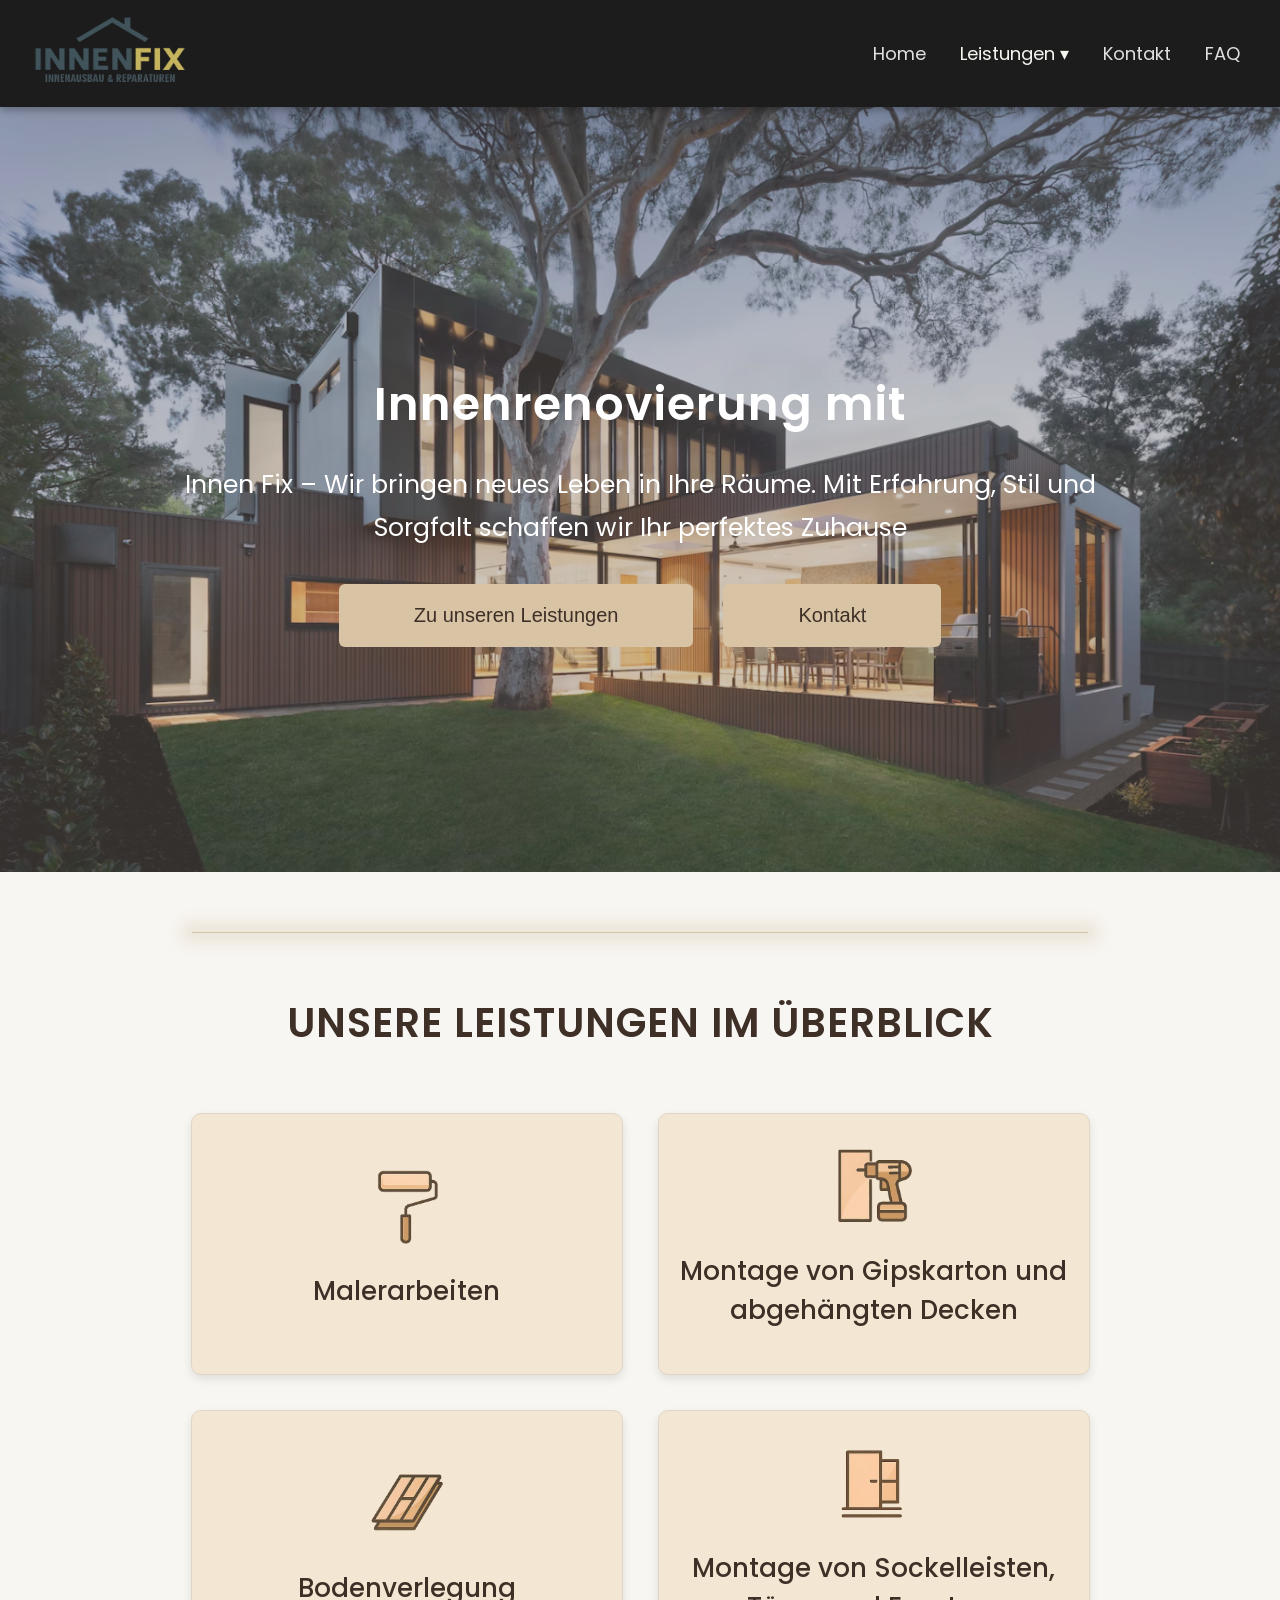
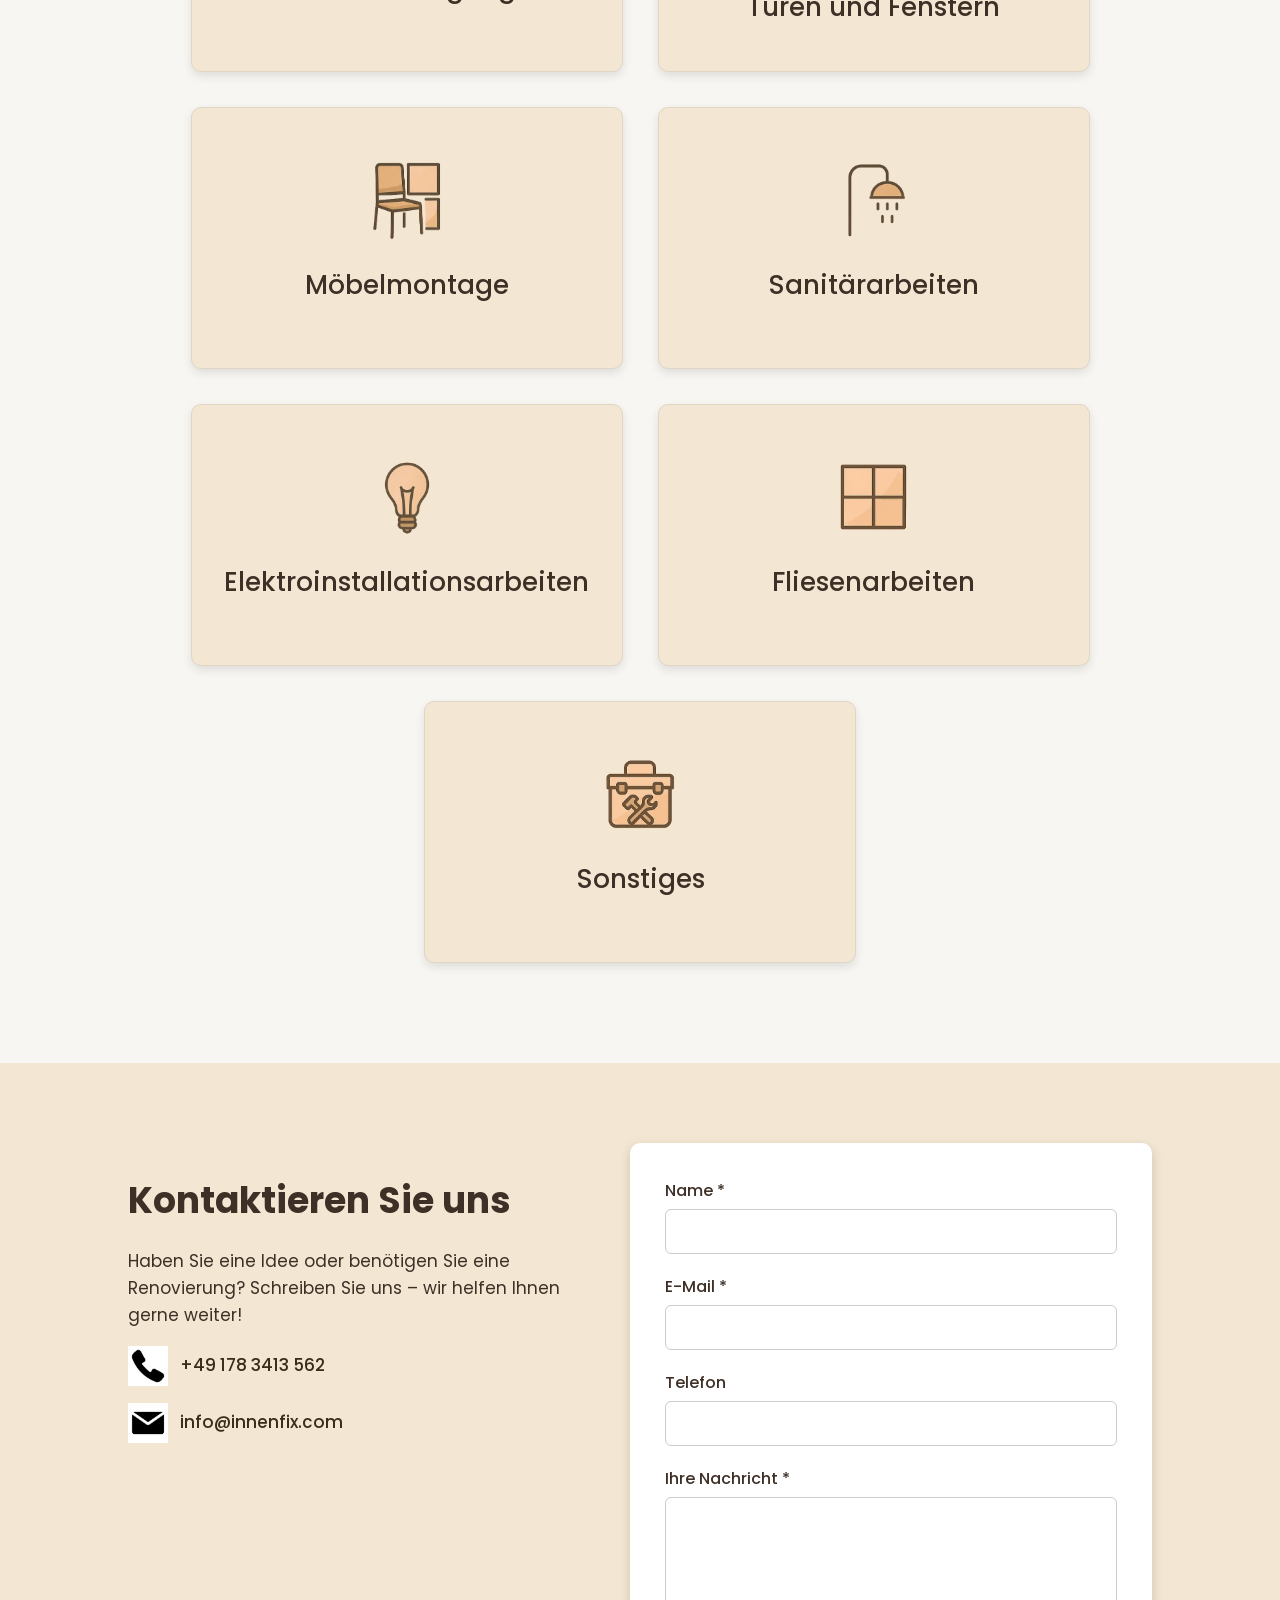
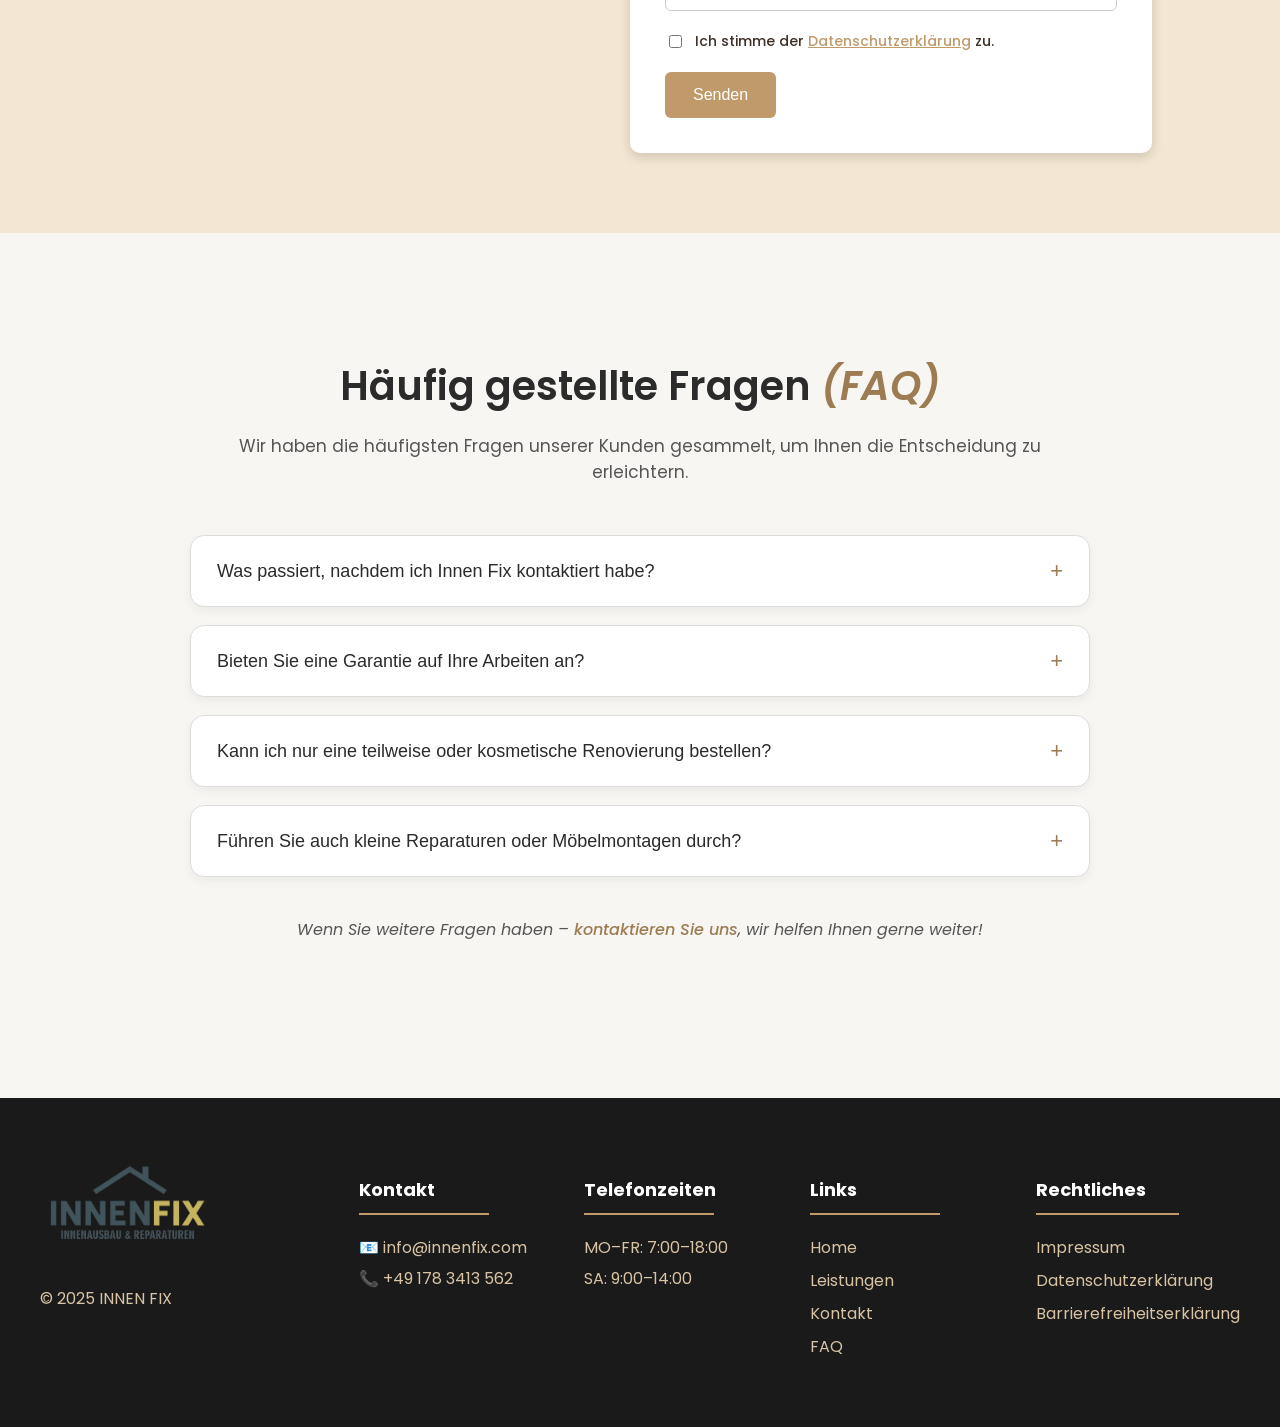
==== index.html @ 30b8448b "Improve mobile layout Added meta description for SEO and updated form action URL." ====
<!DOCTYPE html>
<html lang="de">
<head>
  <meta charset="UTF-8">
  <meta name="viewport" content="width=device-width, initial-scale=1.0">
  <title>Innen Fix — Ремонт інтер'єрів</title>
  <meta name="description" content="Innen Fix – professionelle Innenrenovierung, Malerarbeiten, Bodenverlegung, Sanitär- und Elektroarbeiten in Deutschland. Qualität, Präzision und Stil.">
  <link rel="stylesheet" href="style.css">
  <link href="https://fonts.googleapis.com/css2?family=Poppins:ital,wght@0,400;0,500;1,400&display=swap" rel="stylesheet">
  <link rel="alternate" href="https://innenfix.com/index.html" hreflang="de" />
</head>

<body>
  <header>
    <a href="#home" class="logo"><img src="logo.png" width="170" height="80"></a>
    <nav>
      <a href="#home">Home</a>

      <div class="dropdown">
        <a href="#services" class="dropbtn">Leistungen ▾</a>
        <div class="dropdown-content">
          <a href="malerarbeiten.html">Malerarbeiten</a>
          <a href="gipskarton.html">Montage von Gipskarton und abgehängten Decken</a>
          <a href="bodenverlegung.html">Bodenverlegung</a>
          <a href="sockelleisten.html">Montage von Sockelleisten, Türen und Fenstern</a>
          <a href="mobelmontage.html">Möbelmontage</a>
          <a href="sanitararbeiten.html">Sanitärarbeiten</a>
          <a href="elektroinstallationsarbeiten.html">Elektroinstallationsarbeiten</a>
          <a href="fliesenarbeiten.html">Fliesenarbeiten</a>
          <a href="sonstiges.html">Sonstiges</a>
        </div>
      </div>

      <a href="#contact">Kontakt</a>
      <a href="#faq">FAQ</a>
    </nav>
  </header>

  <section class="hero" id="home">
    <div class="hero-text">
      <h1 id="typed-text"></h1>
      <p>Innen Fix – Wir bringen neues Leben in Ihre Räume. Mit Erfahrung, Stil und Sorgfalt schaffen wir Ihr perfektes Zuhause</p>
      <div class="hero-buttons">
        <button id="to-services">Zu unseren Leistungen</button>
        <button id="to-contact">Kontakt</button>
      </div>

    </div>
  </section>

<hr class="divider">

<section class="services" id="services">
  <h2>Unsere Leistungen im Überblick</h2>
  <div class="service-container">
    
  <a href="malerarbeiten.html" class="service-card">
    <img src="icons1.png" alt="Malerarbeiten">
    <h3>Malerarbeiten</h3>
  </a>

  <a href="gipskarton.html" class="service-card">
    <img src="icons2.png" alt="Montage von Gipskarton">
    <h3>Montage von Gipskarton und abgehängten Decken</h3>
  </a>

  <a href="bodenverlegung.html" class="service-card">
    <img src="icons3.png" alt="Bodenverlegung">
    <h3>Bodenverlegung</h3>
    </a>

  <a href="sockelleisten.html" class="service-card">
    <img src="icons7.png" alt="Montage von Sockelleisten">
    <h3>Montage von Sockelleisten, Türen und Fenstern</h3>
  </a>

  <a href="mobelmontage.html" class="service-card">
    <img src="icons6.png" alt="Möbelmontage">
    <h3>Möbelmontage</h3>
  </a>

  <a href="sanitararbeiten.html" class="service-card">
    <img src="icons4.png" alt="Sanitärarbeiten">
    <h3>Sanitärarbeiten</h3>
  </a>

  <a href="elektroinstallationsarbeiten.html" class="service-card">
    <img src="icons5.png" alt="Elektroinstallationsarbeiten">
    <h3>Elektroinstallationsarbeiten</h3>
  </a>

  <a href="fliesenarbeiten.html" class="service-card">
    <img src="icons8.png" alt="Fliesenarbeiten">
    <h3>Fliesenarbeiten</h3>
  </a>

  <a href="sonstiges.html" class="service-card">
    <img src="icons9.png" alt="Sonstiges">
    <h3>Sonstiges</h3>
  </a>

  </div>
</section>

<section class="contact-section" id="contact">
  <div class="contact-container">
    <div class="contact-info">
      <h2>Kontaktieren Sie uns</h2>
      <p>Haben Sie eine Idee oder benötigen Sie eine Renovierung? Schreiben Sie uns – wir helfen Ihnen gerne weiter!</p>

      <p>
        <a href="tel:+491783413562" class="contact-link">
          <img src="phone-icon.png" alt="Telefon" class="icon"> +49 178 3413 562
        </a>
      </p>
      <p>
        <a href="mailto:info@innenfix.com" class="contact-link">
          <img src="mail-icon.png" alt="E-Mail" class="icon"> info@innenfix.com
        </a>
      </p>
    </div>

    <form class="contact-form" action="https://formspree.io/f/xxxxxxx" method="POST">
      <div class="form-group">
        <label for="name">Name *</label>
        <input type="text" id="name" name="name" required>
      </div>

      <div class="form-group">
        <label for="email">E-Mail *</label>
        <input type="email" id="email" name="email" required>
      </div>

      <div class="form-group">
        <label for="phone">Telefon</label>
        <input type="tel" id="phone" name="phone">
      </div>

      <div class="form-group full">
        <label for="message">Ihre Nachricht *</label>
        <textarea id="message" name="message" rows="4" required></textarea>
      </div>

      <div class="form-group checkbox">
        <input type="checkbox" id="privacy" required>
        <label for="privacy">Ich stimme der <a href="privacy.html">Datenschutzerklärung</a> zu.</label>
      </div>

      <button type="submit" class="send-btn">Senden</button>
    </form>
  </div>
</section>

<section class="faq" id="faq">
  <div class="faq-container">
    <div class="faq-header">
      <h2>Häufig gestellte Fragen <span>(FAQ)</span></h2>
      <p>Wir haben die häufigsten Fragen unserer Kunden gesammelt, um Ihnen die Entscheidung zu erleichtern.</p>
    </div>

    <div class="faq-list">
      <div class="faq-item">
        <button class="faq-title">
          Was passiert, nachdem ich Innen Fix kontaktiert habe?
          <span class="faq-icon">+</span>
        </button>
        <div class="faq-content">
          <p>Nach Ihrer Anfrage kontaktieren wir Sie, führen eine Beratung durch und vereinbaren einen Termin zur Besichtigung. Nach der Kostenschätzung und Abstimmung der Details beginnen wir mit den Arbeiten so schnell wie möglich.</p>
        </div>
      </div>

      <div class="faq-item">
        <button class="faq-title">
          Bieten Sie eine Garantie auf Ihre Arbeiten an?
          <span class="faq-icon">+</span>
        </button>
        <div class="faq-content">
          <p>Ja, wir bieten eine offizielle Garantie auf alle ausgeführten Arbeiten. Die Dauer hängt von der Art der Leistung ab, beträgt jedoch mindestens 12 Monate.</p>
        </div>
      </div>

      <div class="faq-item">
        <button class="faq-title">
          Kann ich nur eine teilweise oder kosmetische Renovierung bestellen?
          <span class="faq-icon">+</span>
        </button>
        <div class="faq-content">
          <p>Ja, wir führen sowohl komplette Renovierungen als auch Teilmodernisierungen durch – z. B. Streichen, Tapezieren, Bodenverlegung oder Möbelmontage.</p>
        </div>
      </div>

      <div class="faq-item">
        <button class="faq-title">
          Führen Sie auch kleine Reparaturen oder Möbelmontagen durch?
          <span class="faq-icon">+</span>
        </button>
        <div class="faq-content">
          <p>Ja, wir helfen Ihnen gerne bei kleineren Arbeiten – z. B. Möbelmontage, Regalinstallation, Austausch von Türen, Sockelleisten oder Lampen.</p>
        </div>
      </div>
    </div>

    <p class="faq-footer">Wenn Sie weitere Fragen haben – <a href="#contact">kontaktieren Sie uns</a>, wir helfen Ihnen gerne weiter!</p>
  </div>
</section>

<footer class="footer">
  <div class="footer-container">
    
    <div class="footer-col logo-col">
      <img src="logo.png" class="footer-logo">
      <p>© 2025 INNEN FIX</p>
    </div>

    <div class="footer-col">
      <h3>Kontakt</h3>
      <hr>
      <p>📧 <a href="mailto:info@innenfix.com">info@innenfix.com</a></p>
      <p>📞 <a href="tel:+491783413562">+49 178 3413 562</a></p>
    </div>

    <div class="footer-col">
      <h3>Telefonzeiten</h3>
      <hr>
      <p>MO–FR: 7:00–18:00</p>
      <p>SA: 9:00–14:00</p>
    </div>

    <div class="footer-col">
      <h3>Links</h3>
      <hr>
      <ul>
        <li><a href="#home">Home</a></li>
        <li><a href="#services">Leistungen</a></li>
        <li><a href="#contact">Kontakt</a></li>
        <li><a href="#faq">FAQ</a></li>
      </ul>
    </div>

    <div class="footer-col">
      <h3>Rechtliches</h3>
      <hr>
      <ul>
        <li><a href="impressum.html">Impressum</a></li>
        <li><a href="privacy.html">Datenschutzerklärung</a></li>
        <li><a href="#">Barrierefreiheitserklärung</a></li>
      </ul>
    </div>
  </div>
</footer>

<button id="scrollToTop" title="Nach oben" aria-label="Nach oben">▲</button>
<script src="script.js"></script>
</body>
</html>
---- style.css ----
/* Загальні стилі */
body {
  margin: 0;
  font-family: 'Poppins', sans-serif;
  color: #2B2B2B;
  background-color: #F8F6F2;
}

/* Хедер */
header {
  display: flex;
  justify-content: space-between;
  align-items: center;
  background-color: #1C1C1C;
  padding: 10px 25px;
  position: sticky;
  top: 0;
  z-index: 10;
  box-shadow: 0 3px 8px rgba(0, 0, 0, 0.3);
  transition: top 0.3s ease, opacity 0.3s ease;
}

header.hide {
  top: -100px;
  opacity: 0;
}

nav a {
  text-decoration: none;
  color: #E0E0E0;
  margin: 0 15px;
  font-size: 18px;
  transition: color 0.3s;
}

nav a:hover {
  color: #D8C3A5;
}

/* Герой-секція */
.hero {
  background: url("background-one.png") center/cover no-repeat;
  min-height: 85vh;
  display: flex;
  align-items: center;
  justify-content: center;
  position: relative;
}

.hero::after {
  content: "";
  position: absolute;
  inset: 0;
  background: rgba(130, 121, 112, 0.4);
}

.hero-text {
  position: relative;
  max-width: 1000px;
  text-align: center;
  color: #FFFFFF;
  z-index: 1;
  padding: 20px;
  animation: fadeIn 1.5s ease;
}

.hero-text h1 {
  font-size: 46px;
  margin-bottom: 20px;
  font-weight: 600;
  letter-spacing: 1px;
}

.hero-text p {
  font-size: 25px;
  line-height: 1.7;
  margin-bottom: 35px;
}

.hero-buttons {
  display: flex;
  justify-content: center;
  gap: 30px;
}

.hero-buttons button {
  background-color: #D8C3A5;
  color: #3E2F27;
  border: none;
  padding: 20px 75px;
  border-radius: 6px;
  font-size: 20px;
  cursor: pointer;
  transition: background 0.3s, transform 0.2s;
}

.hero-buttons button:hover {
  background-color: #C19A6B;
  transform: scale(1.05);
} 

/* Роздільник */
.divider {
  border: none;
  height: 1px;
  background-color: #D8C3A5;
  margin: 60px auto;
  width: 70%;
  box-shadow: 0 0 15px 10px rgba(209, 190, 160, 0.3);
}

/* Наші послуги */
.services {
  text-align: center;
  padding: 0px 80px 100px;
}

.services h2 {
  font-size: 40px;
  color: #3E2F27;
  margin-bottom: 60px;
  font-weight: 600;
  text-transform: uppercase;
  letter-spacing: 1px;
}

.service-container {
  display: flex;
  flex-wrap: wrap;
  justify-content: center;
  gap: 35px;
}

.service-card {
  text-decoration: none !important;
  color: inherit !important;
  display: flex;
  flex-direction: column;
  align-items: center;
  justify-content: center;
  background-color: #f3e6d2;
  border: 1px solid #E0D6C5;
  width: 400px;
  height: 230px;
  border-radius: 10px;
  box-shadow: 0 4px 10px rgba(0,0,0,0.1);
  padding: 15px;
  transition: transform 0.3s, box-shadow 0.3s;
  opacity: 0;
  transform: translateY(25px);
  transition: opacity 0.8s ease, transform 0.8s ease;
}

.service-card.visible {
  opacity: 1;
  transform: translateY(0);
}

.service-card img {
  width: 80px;
  height: 80px;
  object-fit: contain;
  transition: transform 0.3s ease;
}

.service-card:hover {
  transform: translateY(-8px) scale(1.02);
  box-shadow: 0 12px 25px rgba(0,0,0,0.2);
}

.service-card:hover img {
  transform: scale(1.1);
}

.service-card h3 {
  text-decoration: none !important;
  color: #3E2F27 !important;
  margin: 1;
  text-align: center;
  font-size: 26px;
  margin-bottom: 12px;
  font-weight: 500;
}

/* Контактна секція */
.contact-section {
  background-color: #f3e6d2;
  padding: 80px 10%;
  color: #3E2F27;
}

.contact-container {
  display: flex;
  flex-wrap: wrap;
  justify-content: space-between;
  align-items: flex-start;
  gap: 50px;
}

.contact-info {
  flex: 1;
  min-width: 300px;
}

.contact-info h2 {
  font-size: 36px;
  margin-bottom: 20px;
  color: #3E2F27;
}

.contact-info p {
  font-size: 17px;
  line-height: 1.6;
  margin-bottom: 15px;
}

.contact-link {
  color: #3a2c1a; /* приємний темний колір тексту */
  text-decoration: none;
  font-weight: 500;
  transition: color 0.3s ease;
}

.contact-link:hover {
  color: #9D7C54; /* твій фірмовий відтінок */
}

.icon {
  width: 40px;
  margin-right: 8px;
  vertical-align: middle;
}

.contact-line {
  font-weight: 500;
  color: #3E2F27;
}

.contact-note {
  font-style: italic;
  margin-top: 10px;
  color: #5b4b3d;
}

.contact-form {
  flex: 1;
  min-width: 320px;
  background: #fff;
  padding: 35px;
  border-radius: 10px;
  box-shadow: 0 4px 12px rgba(0,0,0,0.15);
}

.form-group {
  margin-bottom: 20px;
  display: flex;
  flex-direction: column;
}

.form-group.full textarea {
  resize: none;
}

.form-group label {
  margin-bottom: 6px;
  font-weight: 500;
}

.form-group input,
.form-group textarea {
  padding: 10px 14px;
  border: 1px solid #ccc;
  border-radius: 6px;
  font-family: 'Poppins', sans-serif;
  font-size: 15px;
}

.form-group.checkbox {
  flex-direction: row;
  align-items: center;
}

.form-group.checkbox label {
  margin: 0 0 0 10px;
  font-size: 14px;
}

.form-group.checkbox a {
  color: #C19A6B;
  text-decoration: underline;
}

.send-btn {
  background-color: #C19A6B;
  color: #fff;
  border: none;
  padding: 14px 28px;
  border-radius: 6px;
  cursor: pointer;
  font-size: 16px;
  transition: background 0.3s ease;
}

.send-btn:hover {
  background-color: #a57f59;
}

/* Адаптивність */
@media (max-width: 850px) {
  .contact-container {
    flex-direction: column;
  }
}

/* FAQ */
.faq {
  background-color: #F8F6F2;
  padding: 90px 20px;
  display: flex;
  justify-content: center;
}

.faq-container {
  max-width: 900px;
  width: 100%;
  text-align: center;
}

.faq-header h2 {
  font-size: 40px;
  color: #2B2B2B;
  font-weight: 600;
  margin-bottom: 12px;
}

.faq-header h2 span {
  color: #9D7C54;
  font-style: italic;
}

.faq-header p {
  color: #555;
  font-size: 17px;
  margin-bottom: 50px;
}

.faq-list {
  display: flex;
  flex-direction: column;
  gap: 18px;
}

.faq-item {
  background: #fff;
  border-radius: 14px;
  border: 1px solid #ddd;
  box-shadow: 0 4px 10px rgba(0, 0, 0, 0.05);
  overflow: hidden;
  text-align: left;
  transition: all 0.3s ease;
}

.faq-title {
  width: 100%;
  background: none;
  border: none;
  outline: none;
  padding: 22px 26px;
  font-size: 18px;
  font-weight: 500;
  color: #2B2B2B;
  display: flex;
  justify-content: space-between;
  align-items: center;
  cursor: pointer;
  transition: all 0.3s ease;
}

.faq-title:hover {
  color: #9D7C54;
}

.faq-icon {
  font-size: 22px;
  color: #9D7C54;
  transition: transform 0.3s ease;
}

.faq-content {
  max-height: 0;
  overflow: hidden;
  font-size: 16px;
  color: #444;
  background: #fff;
  padding: 0 26px;
  line-height: 1.6;
  transition: all 0.4s ease;
}

.faq-item.active .faq-content {
  max-height: 400px;
  padding: 18px 26px 26px;
}

.faq-item.active .faq-icon {
  transform: rotate(45deg);
}

.faq-footer {
  margin-top: 40px;
  font-style: italic;
  color: #555;
}

.faq-footer a {
  color: #9D7C54;
  text-decoration: none;
  font-weight: 500;
}

.faq-footer a:hover {
  text-decoration: underline;
}

/* Responsive */
@media (max-width: 768px) {
  .faq-header h2 {
    font-size: 32px;
  }
  .faq-title {
    font-size: 17px;
  }
}

/* Футер */
.footer {
  background-color: #1A1A1A;
  padding: 60px 40px;
  color: #D8C3A5;
  margin-top: 50px;
  opacity: 0;
  transform: translateY(60px);
  transition: opacity 0.5s ease, transform 0.5s ease;
}

.footer.visible {
  opacity: 1;
  transform: translateY(0);
}

.footer-container {
  display: grid;
  grid-template-columns: 1.5fr 1fr 1fr 1fr 1fr;
  gap: 40px;
  align-items: start;
}

.footer h3 {
  font-size: 18px;
  margin-bottom: 10px;
  color: #FFFFFF;
}

.footer hr {
  width: 70%;
  border: none;
  border-top: 2px solid #C19A6B;
  margin: 10px 0 20px 0;
}

.footer a {
  color: #D8C3A5;
  text-decoration: none;
  transition: color 0.3s;
}

.footer a:hover {
  color: #fff;
}

.footer ul {
  list-style: none;
  padding: 0;
  margin: 0;
}

.footer ul li {
  margin-bottom: 8px;
}

.footer-logo {
  width: 175px;
  margin-bottom: 25px;
}

.footer-col p {
  margin: 6px 0;
}

/* Адаптивність */
@media (max-width: 900px) {
  .footer-container {
    grid-template-columns: 1fr 1fr;
    gap: 20px;
  }
}

@media (max-width: 600px) {
  .footer-container {
    grid-template-columns: 1fr;
  }
  .footer {
    text-align: center;
  }
}

/* Анімація */
@keyframes fadeIn {
  from {opacity: 0; transform: translateY(20px);}
  to {opacity: 1; transform: translateY(0);}
}

/* Стрілка "вгору" */
#scrollToTop {
  position: fixed;
  bottom: 30px;
  right: 30px;
  width: 50px;
  height: 50px;
  background-color: #C19A6B;
  color: #fff;
  border: none;
  border-radius: 50%;
  font-size: 24px;
  cursor: pointer;
  display: none;
  align-items: center;
  justify-content: center;
  box-shadow: 0 4px 10px rgba(0,0,0,0.3);
  transition: opacity 0.3s, transform 0.3s, background 0.3s;
  z-index: 1000;
}

#scrollToTop:hover {
  background-color: #C19A6B;
  transform: scale(1.1);
}

/* Випадаюче меню */
.dropdown {
  position: relative;
  display: inline-block;
}

.dropbtn {
  color: #F5F5F0;
  text-decoration: none;
  font-size: 18px;
  margin: 0 15px;
  cursor: pointer;
  transition: color 0.3s ease;
}

.dropbtn:hover {
  color: #D8C3A5;
}

.dropdown-content {
  display: none;
  position: absolute;
  background-color: #f3e6d2;
  min-width: 300px;
  box-shadow: 0 8px 16px rgba(0,0,0,0.25);
  border-radius: 8px;
  z-index: 100;
  top: 100%;
  left: 0;
  animation: dropdownFade 0.25s ease;
}

.dropdown-content.show {
  display: block;
}

.dropdown-content a {
  color: #3E2F27;
  padding: 12px 18px;
  text-decoration: none;
  display: block;
  font-size: 17px;
  transition: background-color 0.3s ease, padding-left 0.2s ease;
  border-bottom: 1px solid rgba(0,0,0,0.08);
}

.dropdown-content a:last-child {
  border-bottom: none;
}

.dropdown-content a:hover {
  background-color: #e7d6bb;
  padding-left: 22px;
}

/* Показуємо при наведенні */
.dropdown:hover .dropdown-content {
  display: block;
}

/* Анімація появи меню */
@keyframes dropdownFade {
  from {opacity: 0; transform: translateY(10px);}
  to {opacity: 1; transform: translateY(0);}
}

/* Адаптивність */
@media (max-width: 800px) {
  .dropdown-content {
    position: static;
    box-shadow: none;
    background-color: transparent;
    border-radius: 0;
  }

  .dropdown-content a {
    padding: 10px 0;
    border: none;
    background: none;
    color: #F5F5F0;
  }

  .dropdown-content a:hover {
    background: none;
    color: #D8C3A5;
  }
}
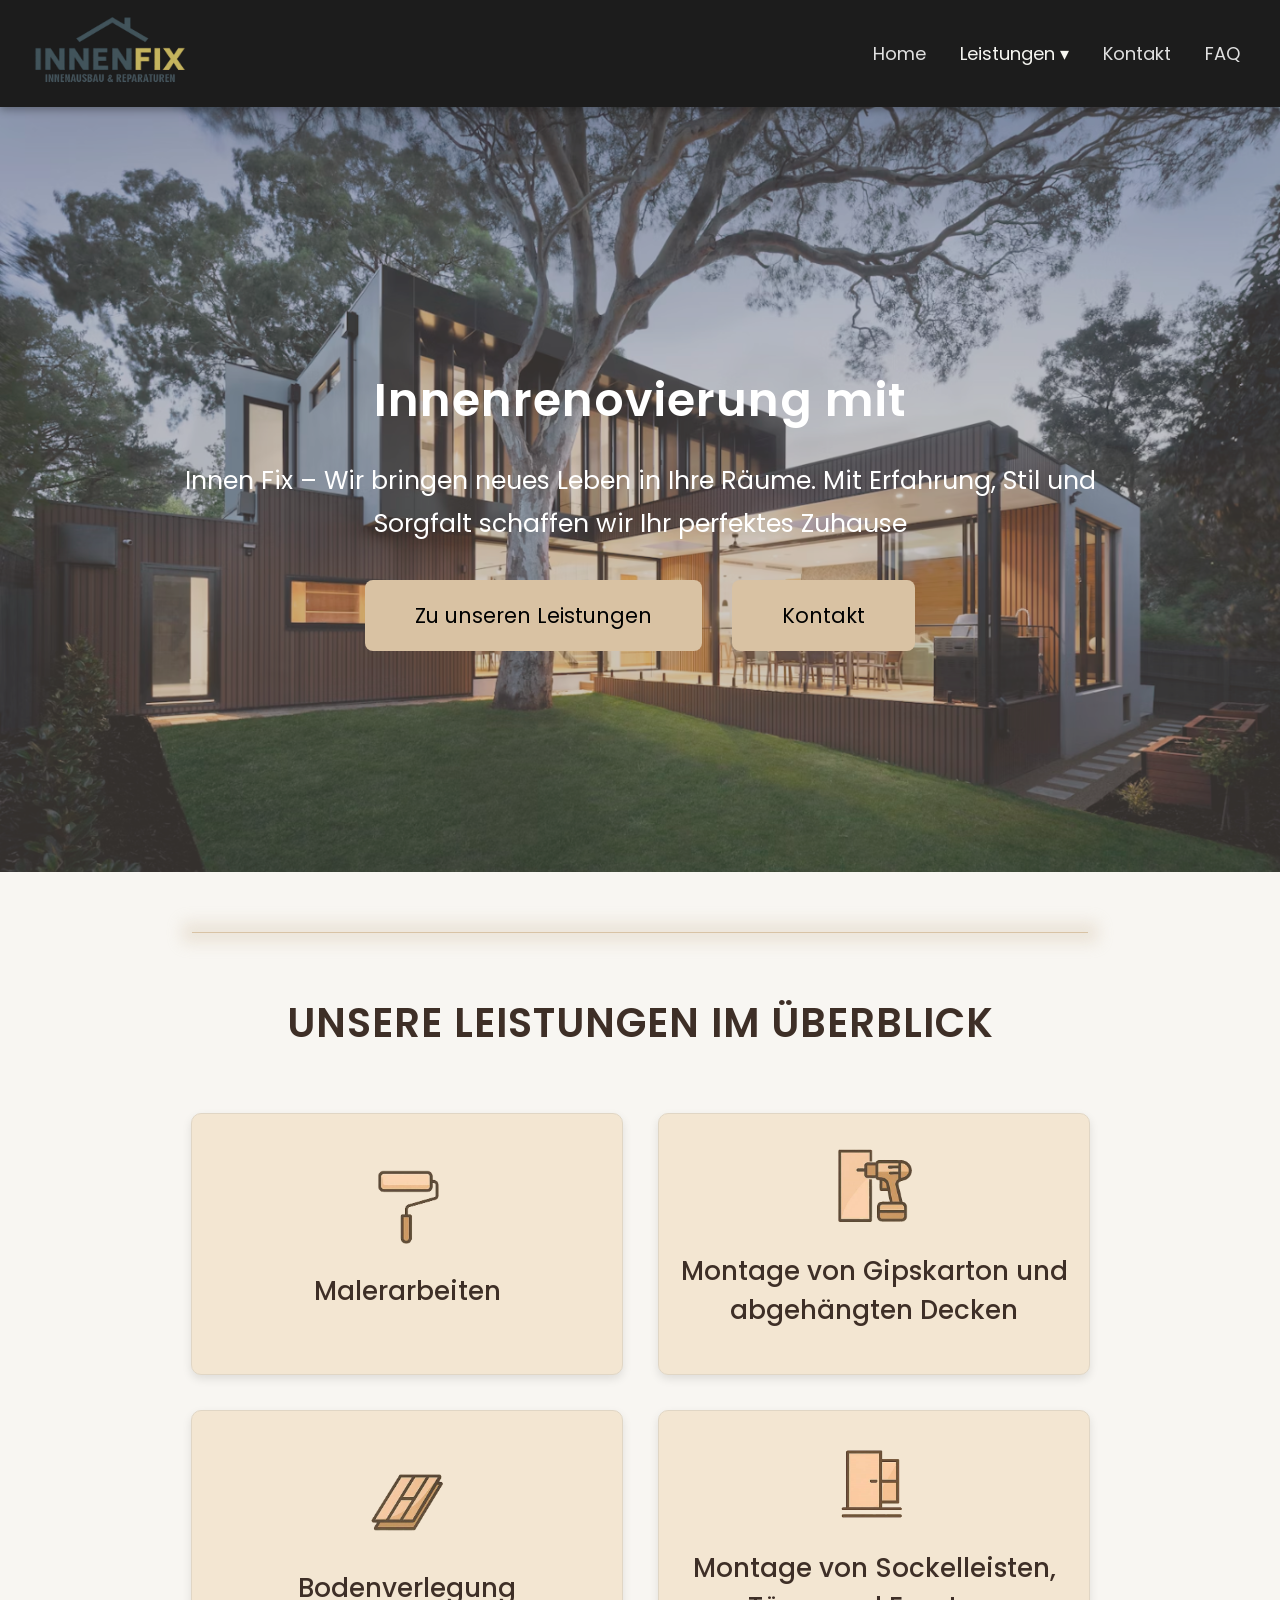
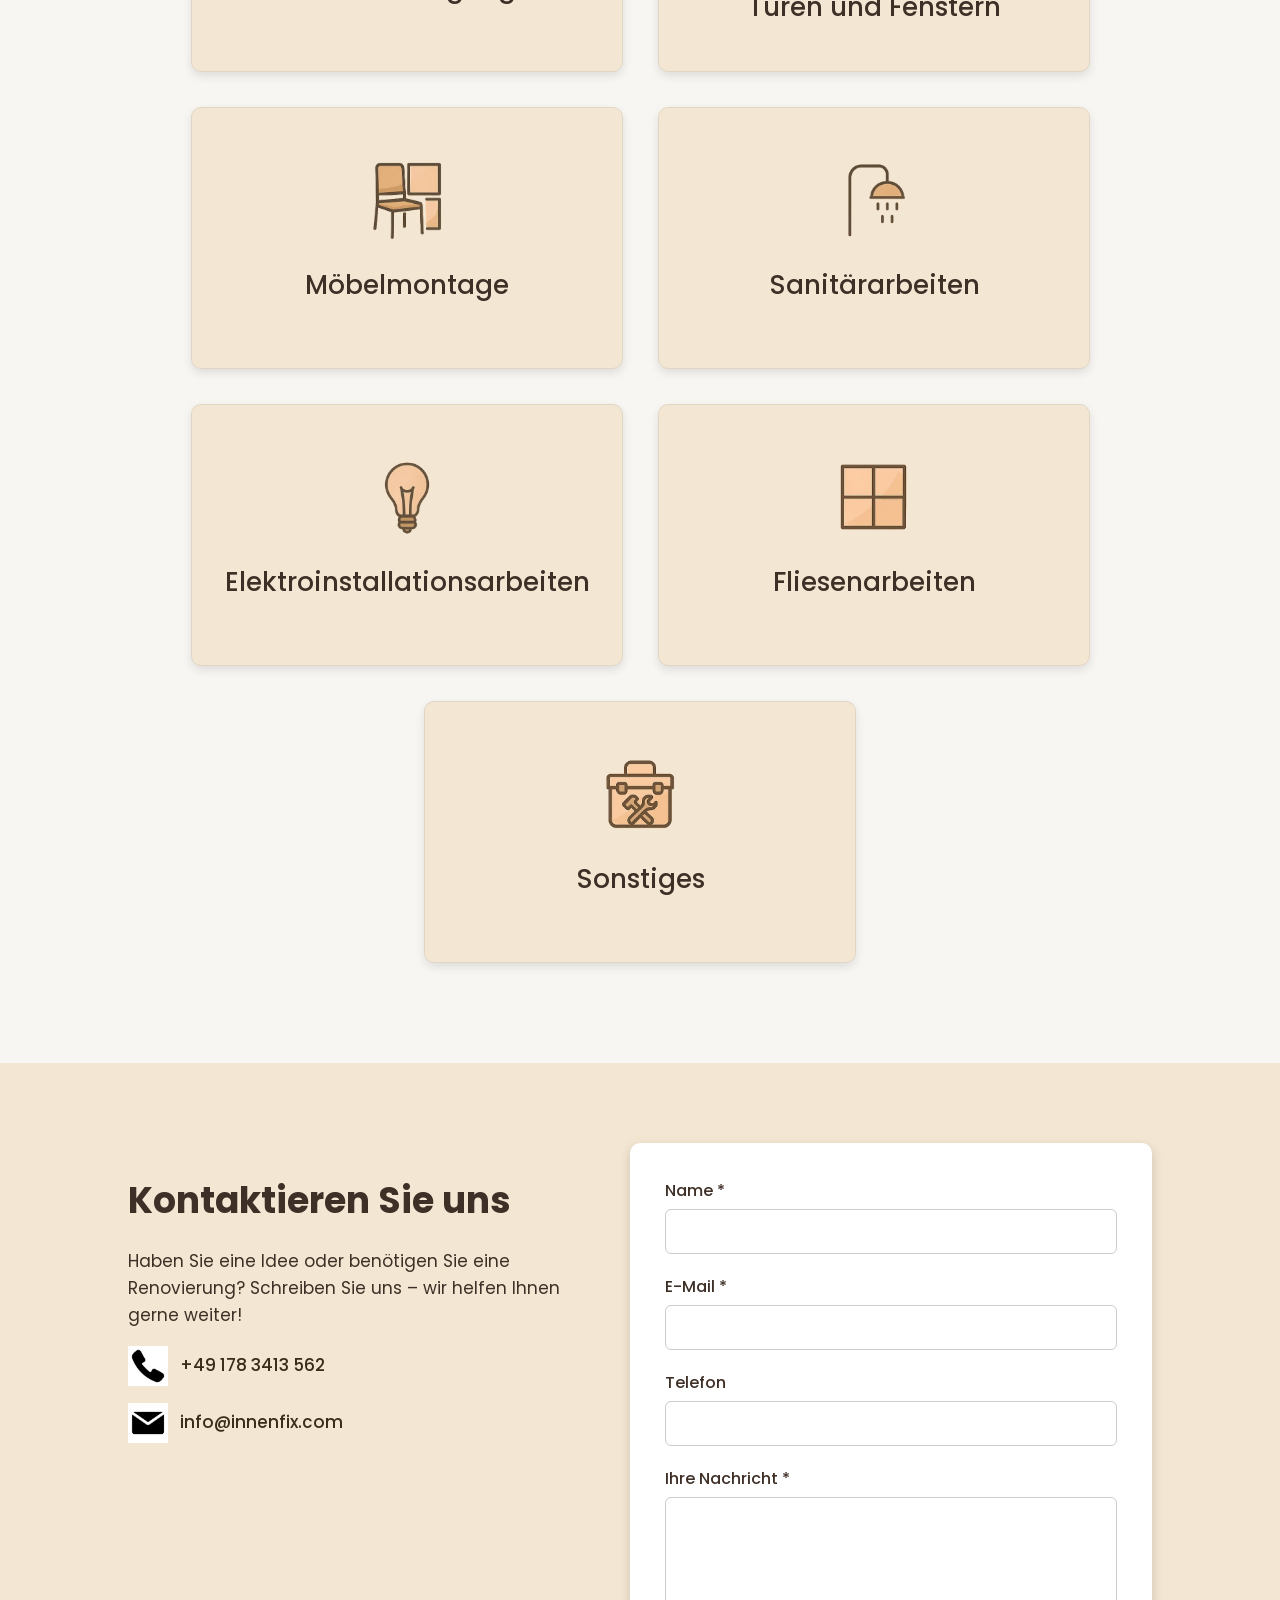
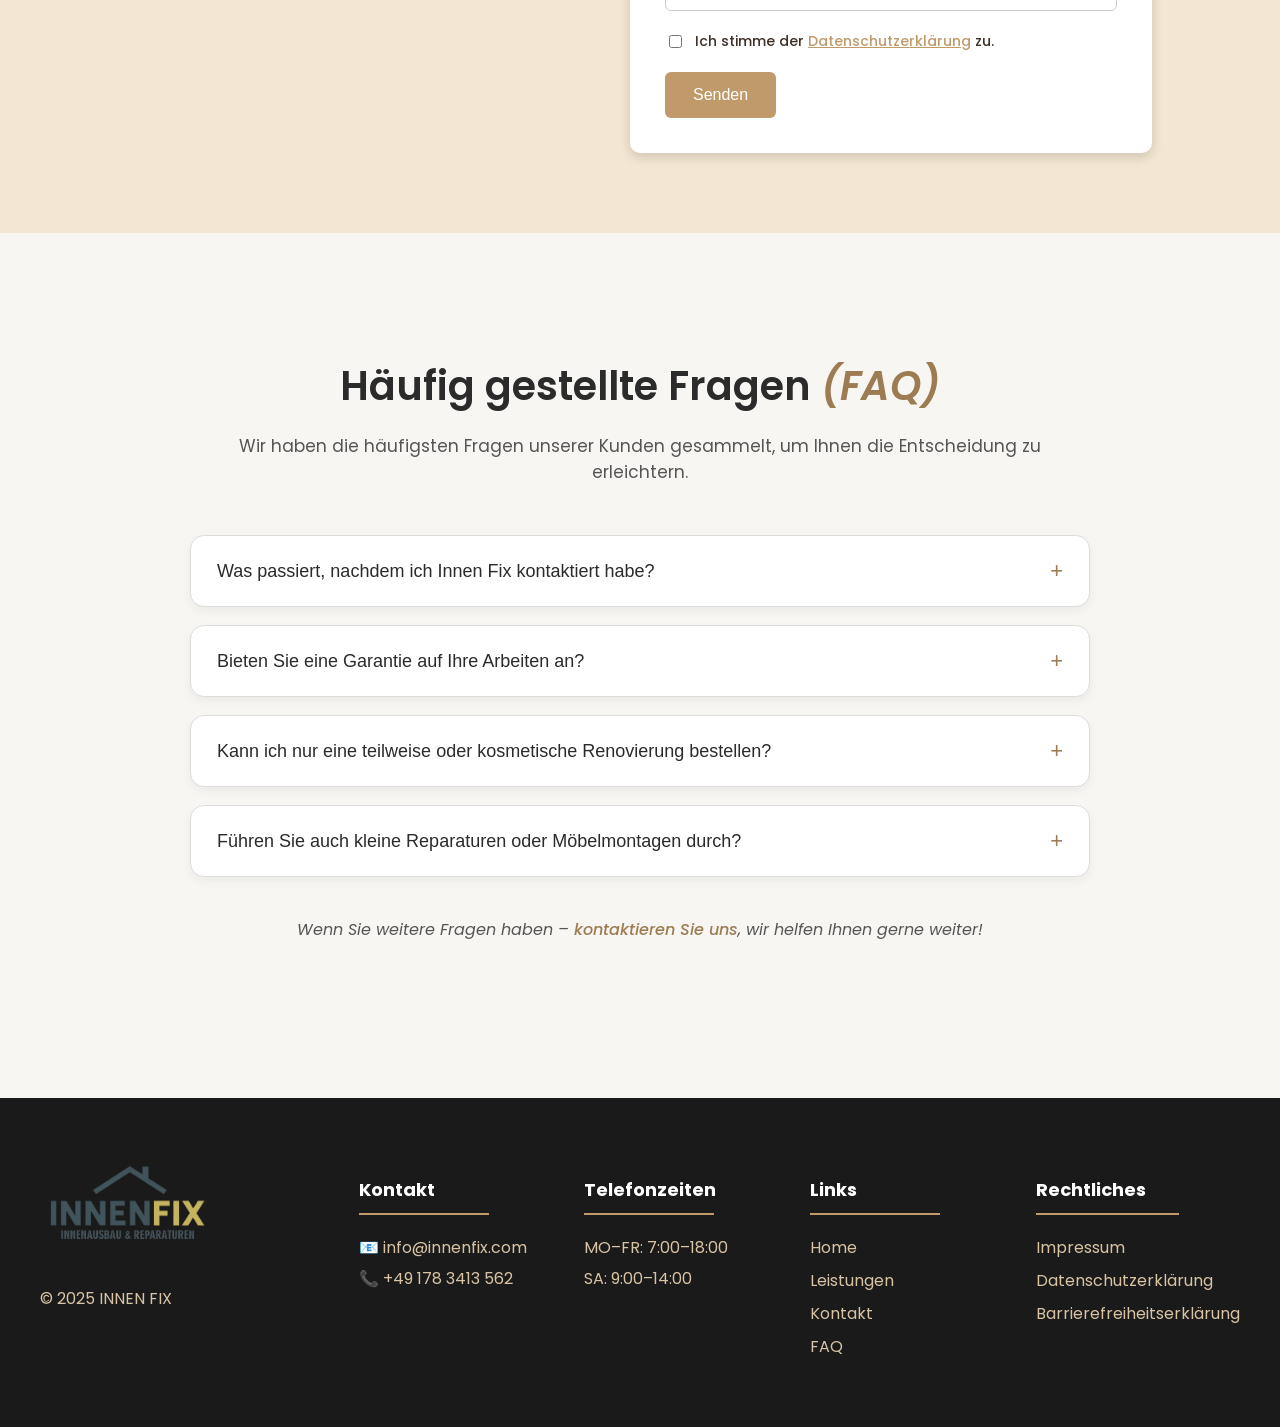
==== commit 27db46f6: "Fix HTML encoding issues in index.html" ====
--- a/index.html
+++ b/index.html
@@ -41,8 +41,8 @@
       <h1 id="typed-text"></h1>
       <p>Innen Fix – Wir bringen neues Leben in Ihre Räume. Mit Erfahrung, Stil und Sorgfalt schaffen wir Ihr perfektes Zuhause</p>
       <div class="hero-buttons">
-        <button id="to-services">Zu unseren Leistungen</button>
-        <button id="to-contact">Kontakt</button>
+        <a href="#services" class="btn">Zu unseren Leistungen</a>
+        <a href="#contact" class="btn">Kontakt</a>
       </div>
 
     </div>
--- a/style.css
+++ b/style.css
@@ -149,6 +149,7 @@
   opacity: 0;
   transform: translateY(25px);
   transition: opacity 0.8s ease, transform 0.8s ease;
+  will-change: transform, opacity;
 }
 
 .service-card.visible {
@@ -601,9 +602,10 @@
   padding-left: 22px;
 }
 
-/* Показуємо при наведенні */
-.dropdown:hover .dropdown-content {
-  display: block;
+@media (hover: hover) {
+  .dropdown:hover .dropdown-content {
+    display: block;
+  }
 }
 
 /* Анімація появи меню */
@@ -634,3 +636,160 @@
   }
 }
 
+@media (max-width: 1024px) {
+  body {
+    font-size: 16px;
+  }
+}
+
+@media (max-width: 768px) {
+  header {
+    flex-direction: column;
+    padding: 10px 15px;
+  }
+
+  nav {
+    display: flex;
+    flex-wrap: wrap;
+    justify-content: center;
+    gap: 10px;
+  }
+
+  nav a, .dropbtn {
+    font-size: 16px;
+    margin: 5px;
+  }
+}
+
+@media (max-width: 768px) {
+  .hero {
+    min-height: 75vh;
+    padding: 40px 10px;
+  }
+
+  .hero-text h1 {
+    font-size: 30px;
+  }
+
+  .hero-text p {
+    font-size: 18px;
+  }
+
+  .hero-buttons {
+    flex-direction: column;
+    gap: 15px;
+  }
+
+  .hero-buttons button {
+    width: 100%;
+    padding: 16px 0;
+    font-size: 18px;
+  }
+}
+
+@media (max-width: 768px) {
+  .services {
+    padding: 0 20px 60px;
+  }
+
+  .service-card {
+    width: 100%;
+    max-width: 360px;
+    height: auto;
+    padding: 20px;
+  }
+
+  .service-card h3 {
+    font-size: 22px;
+  }
+}
+
+@media (max-width: 768px) {
+  .contact-section {
+    padding: 60px 20px;
+  }
+
+  .contact-info h2 {
+    font-size: 28px;
+  }
+
+  .contact-form {
+    padding: 25px;
+  }
+}
+
+@media (max-width: 768px) {
+  .contact-section {
+    padding: 60px 20px;
+  }
+
+  .contact-info h2 {
+    font-size: 28px;
+  }
+
+  .contact-form {
+    padding: 25px;
+  }
+}
+
+@media (max-width: 480px) {
+  .faq-header h2 {
+    font-size: 26px;
+  }
+
+  .faq-title {
+    font-size: 16px;
+    padding: 18px;
+  }
+}
+
+@media (max-width: 600px) {
+  .footer {
+    padding: 40px 20px;
+  }
+
+  .footer-logo {
+    margin: 0 auto 20px;
+    display: block;
+  }
+}
+
+@media (max-width: 768px) {
+
+  nav ul {
+    display: none; /* тимчасово ховаємо меню */
+  }
+
+  .hero h1 {
+    font-size: 1.8rem;
+    line-height: 1.2;
+  }
+
+  .hero p {
+    font-size: 1rem;
+  }
+
+  .hero-buttons {
+    gap: 12px;
+  }
+
+  .hero-buttons a {
+    padding: 14px 18px;
+    font-size: 1rem;
+  }
+}
+
+.btn {
+  display: inline-block;
+  padding: 20px 50px;
+  background: #d9c2a3;
+  color: #000;
+  border-radius: 8px;
+  font-size: 1.3rem;
+  text-decoration: none;
+  text-align: center;
+}
+
+.btn:hover {
+  background: #c9ae8f;
+}
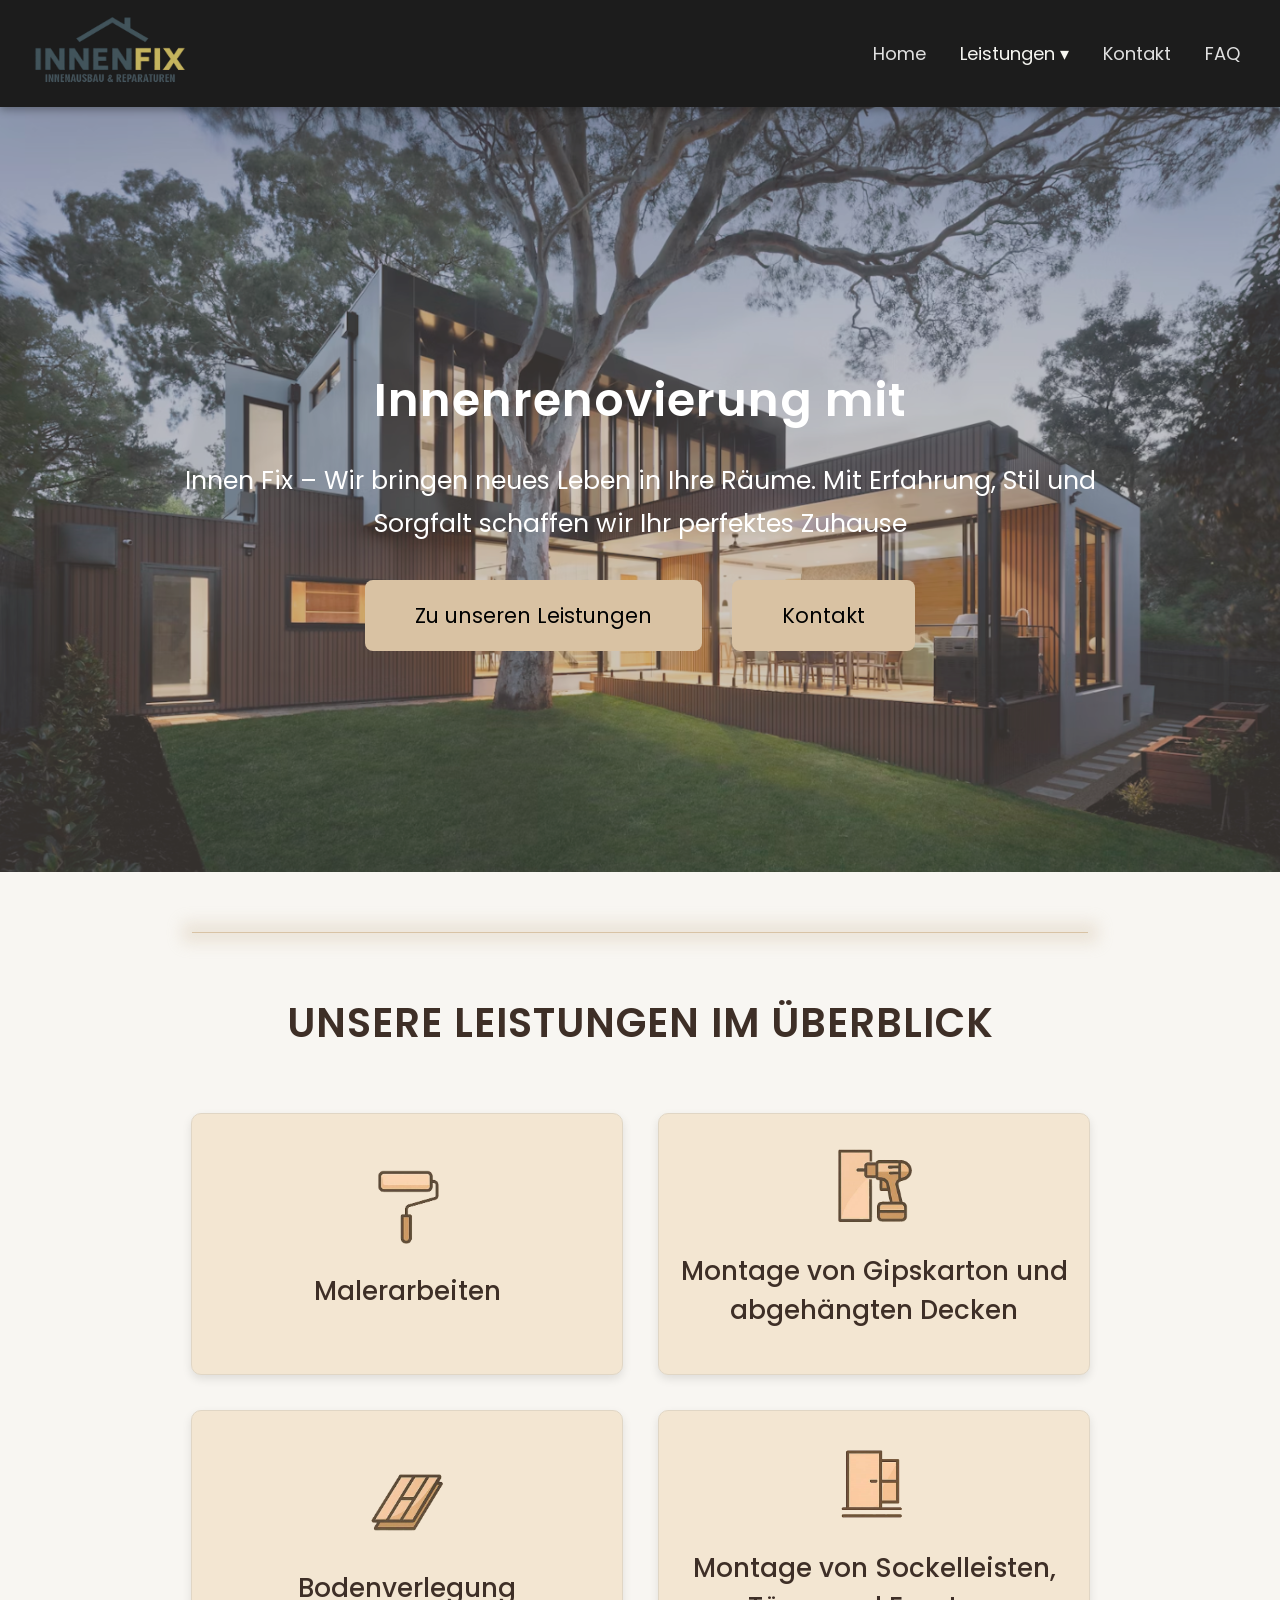
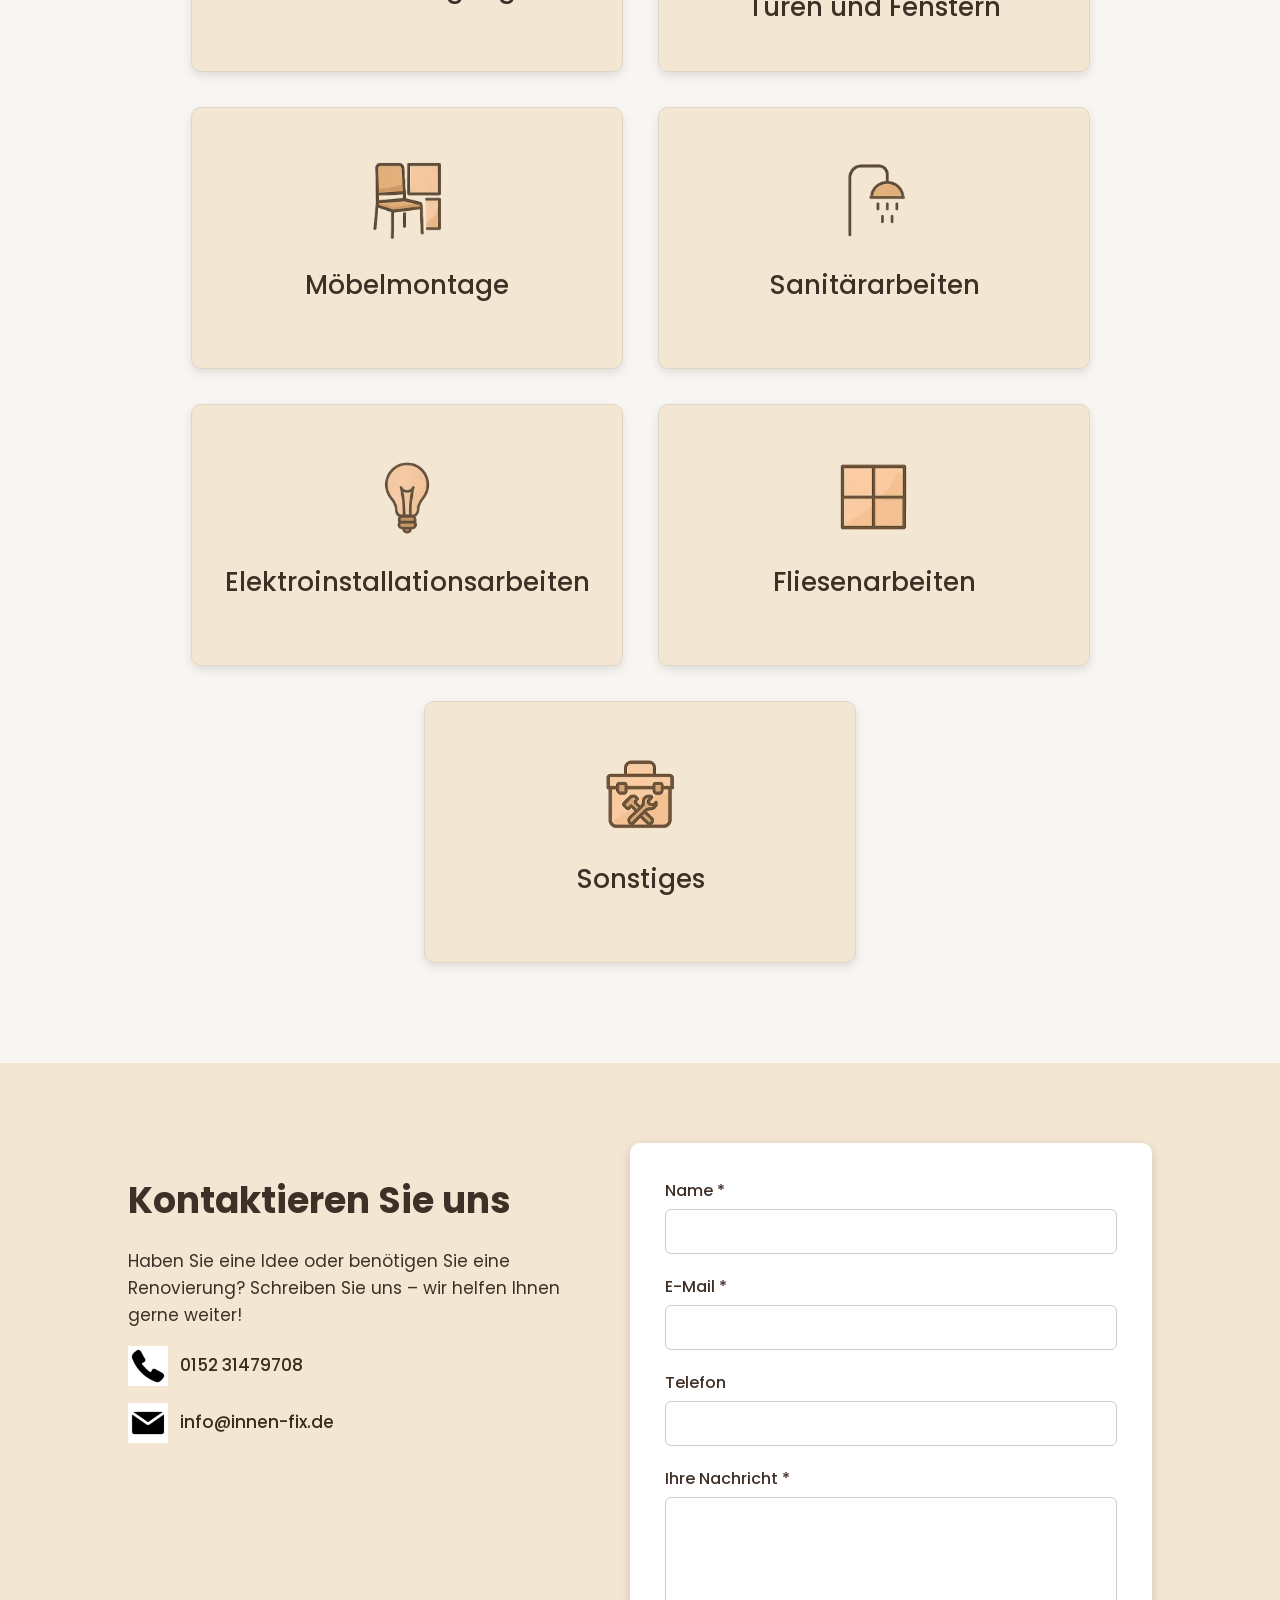
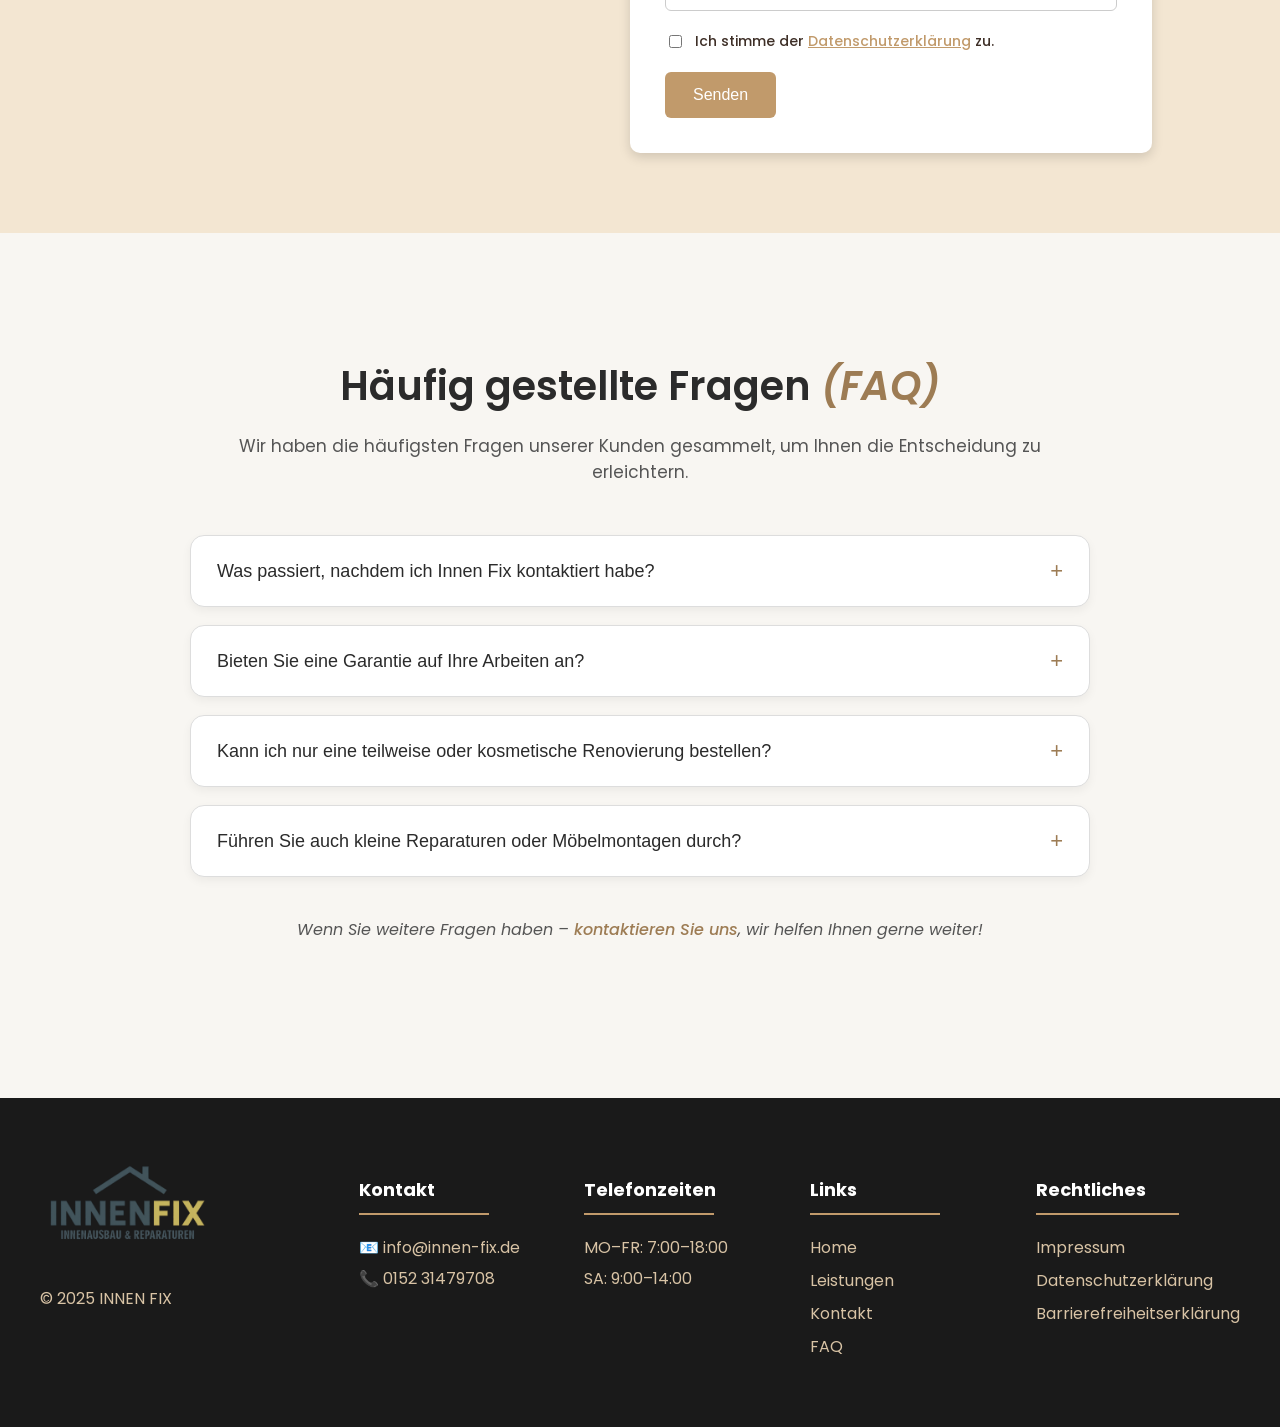
==== commit c66560b2: "Update contact details and page title Updated contact information and title in index.html." ====
--- a/index.html
+++ b/index.html
@@ -3,11 +3,10 @@
 <head>
   <meta charset="UTF-8">
   <meta name="viewport" content="width=device-width, initial-scale=1.0">
-  <title>Innen Fix — Ремонт інтер'єрів</title>
+  <title>Innen Fix</title>
   <meta name="description" content="Innen Fix – professionelle Innenrenovierung, Malerarbeiten, Bodenverlegung, Sanitär- und Elektroarbeiten in Deutschland. Qualität, Präzision und Stil.">
   <link rel="stylesheet" href="style.css">
   <link href="https://fonts.googleapis.com/css2?family=Poppins:ital,wght@0,400;0,500;1,400&display=swap" rel="stylesheet">
-  <link rel="alternate" href="https://innenfix.com/index.html" hreflang="de" />
 </head>
 
 <body>
@@ -109,13 +108,13 @@
       <p>Haben Sie eine Idee oder benötigen Sie eine Renovierung? Schreiben Sie uns – wir helfen Ihnen gerne weiter!</p>
 
       <p>
-        <a href="tel:+491783413562" class="contact-link">
-          <img src="phone-icon.png" alt="Telefon" class="icon"> +49 178 3413 562
+        <a href="tel:015231479708" class="contact-link">
+          <img src="phone-icon.png" alt="Telefon" class="icon"> 0152 31479708
         </a>
       </p>
       <p>
-        <a href="mailto:info@innenfix.com" class="contact-link">
-          <img src="mail-icon.png" alt="E-Mail" class="icon"> info@innenfix.com
+        <a href="mailto:info@innen-fix.de" class="contact-link">
+          <img src="mail-icon.png" alt="E-Mail" class="icon"> info@innen-fix.de
         </a>
       </p>
     </div>
@@ -215,8 +214,8 @@
     <div class="footer-col">
       <h3>Kontakt</h3>
       <hr>
-      <p>📧 <a href="mailto:info@innenfix.com">info@innenfix.com</a></p>
-      <p>📞 <a href="tel:+491783413562">+49 178 3413 562</a></p>
+      <p>📧 <a href="mailto:info@innen-fix.de">info@innen-fix.de</a></p>
+      <p>📞 <a href="tel:015231479708">0152 31479708</a></p>
     </div>
 
     <div class="footer-col">
@@ -243,7 +242,7 @@
       <ul>
         <li><a href="impressum.html">Impressum</a></li>
         <li><a href="privacy.html">Datenschutzerklärung</a></li>
-        <li><a href="#">Barrierefreiheitserklärung</a></li>
+        <li><a href="barrierefreiheit.html">Barrierefreiheitserklärung</a></li>
       </ul>
     </div>
   </div>
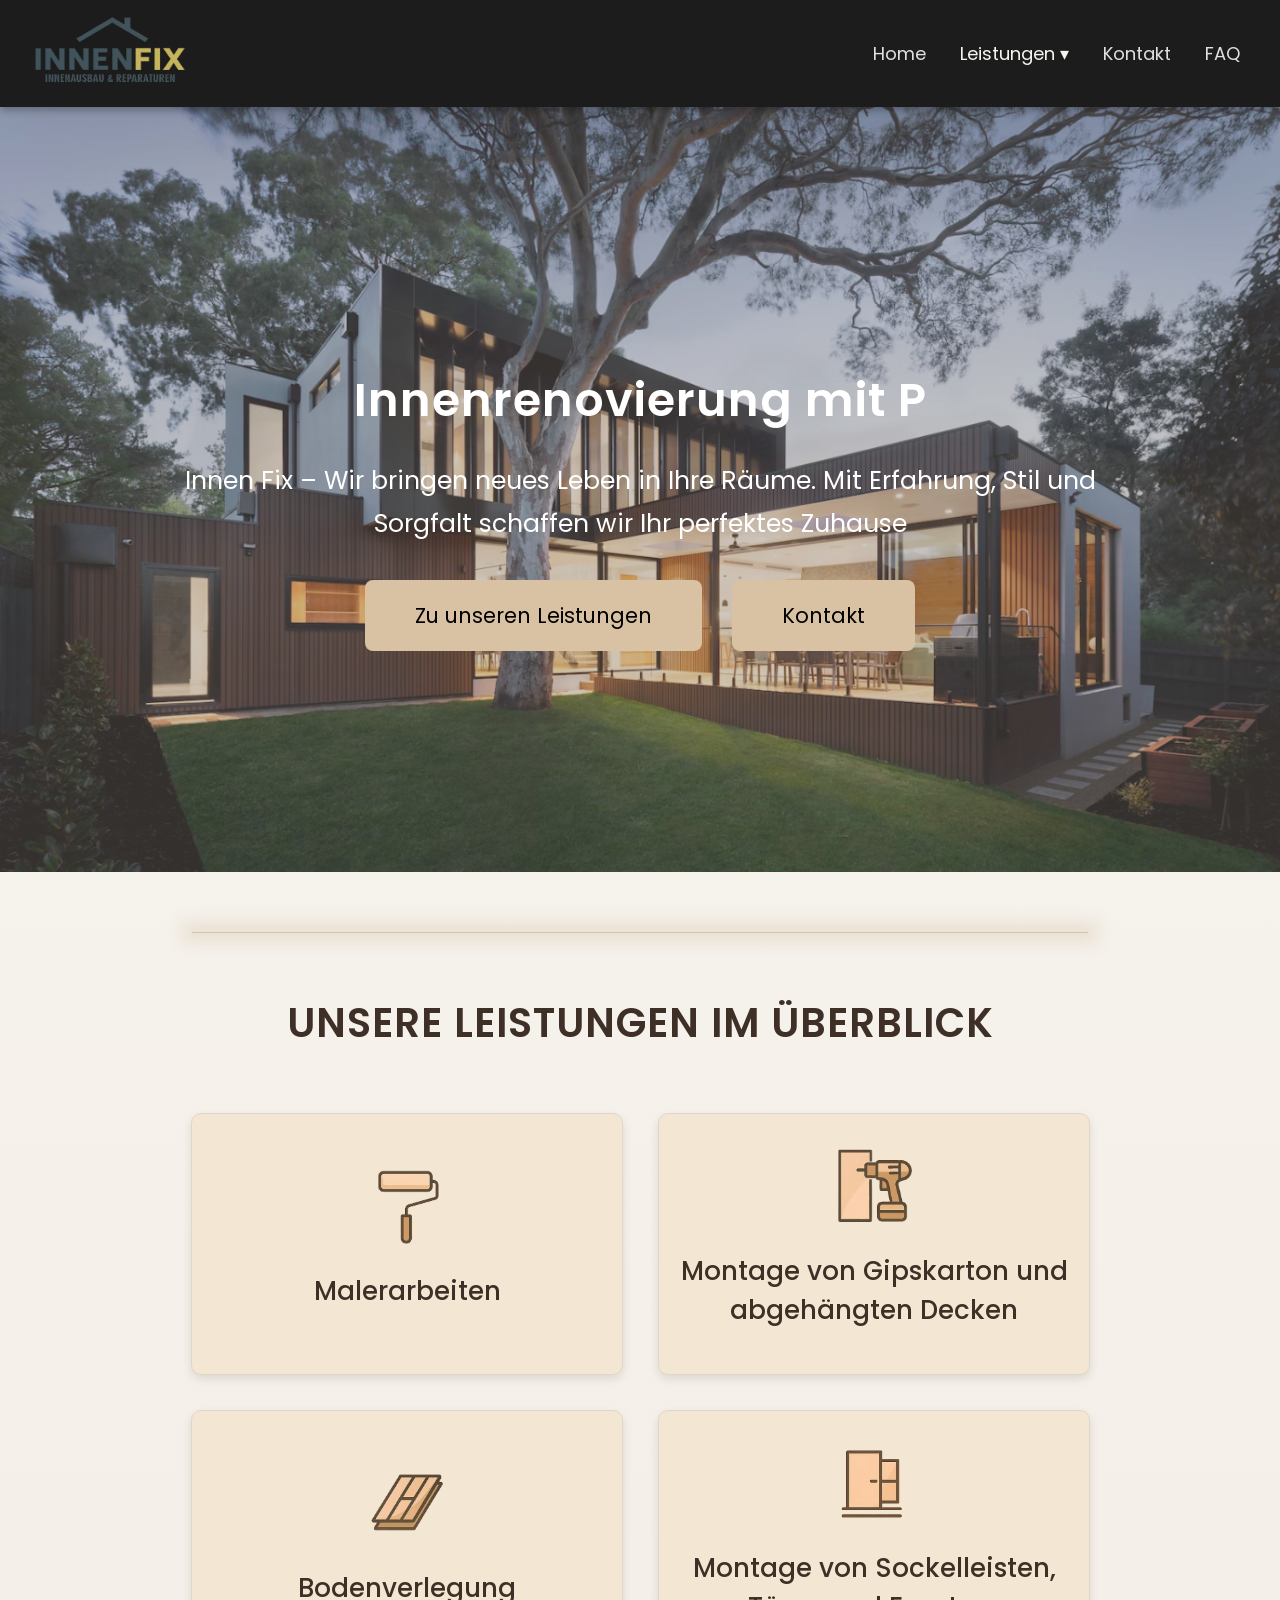
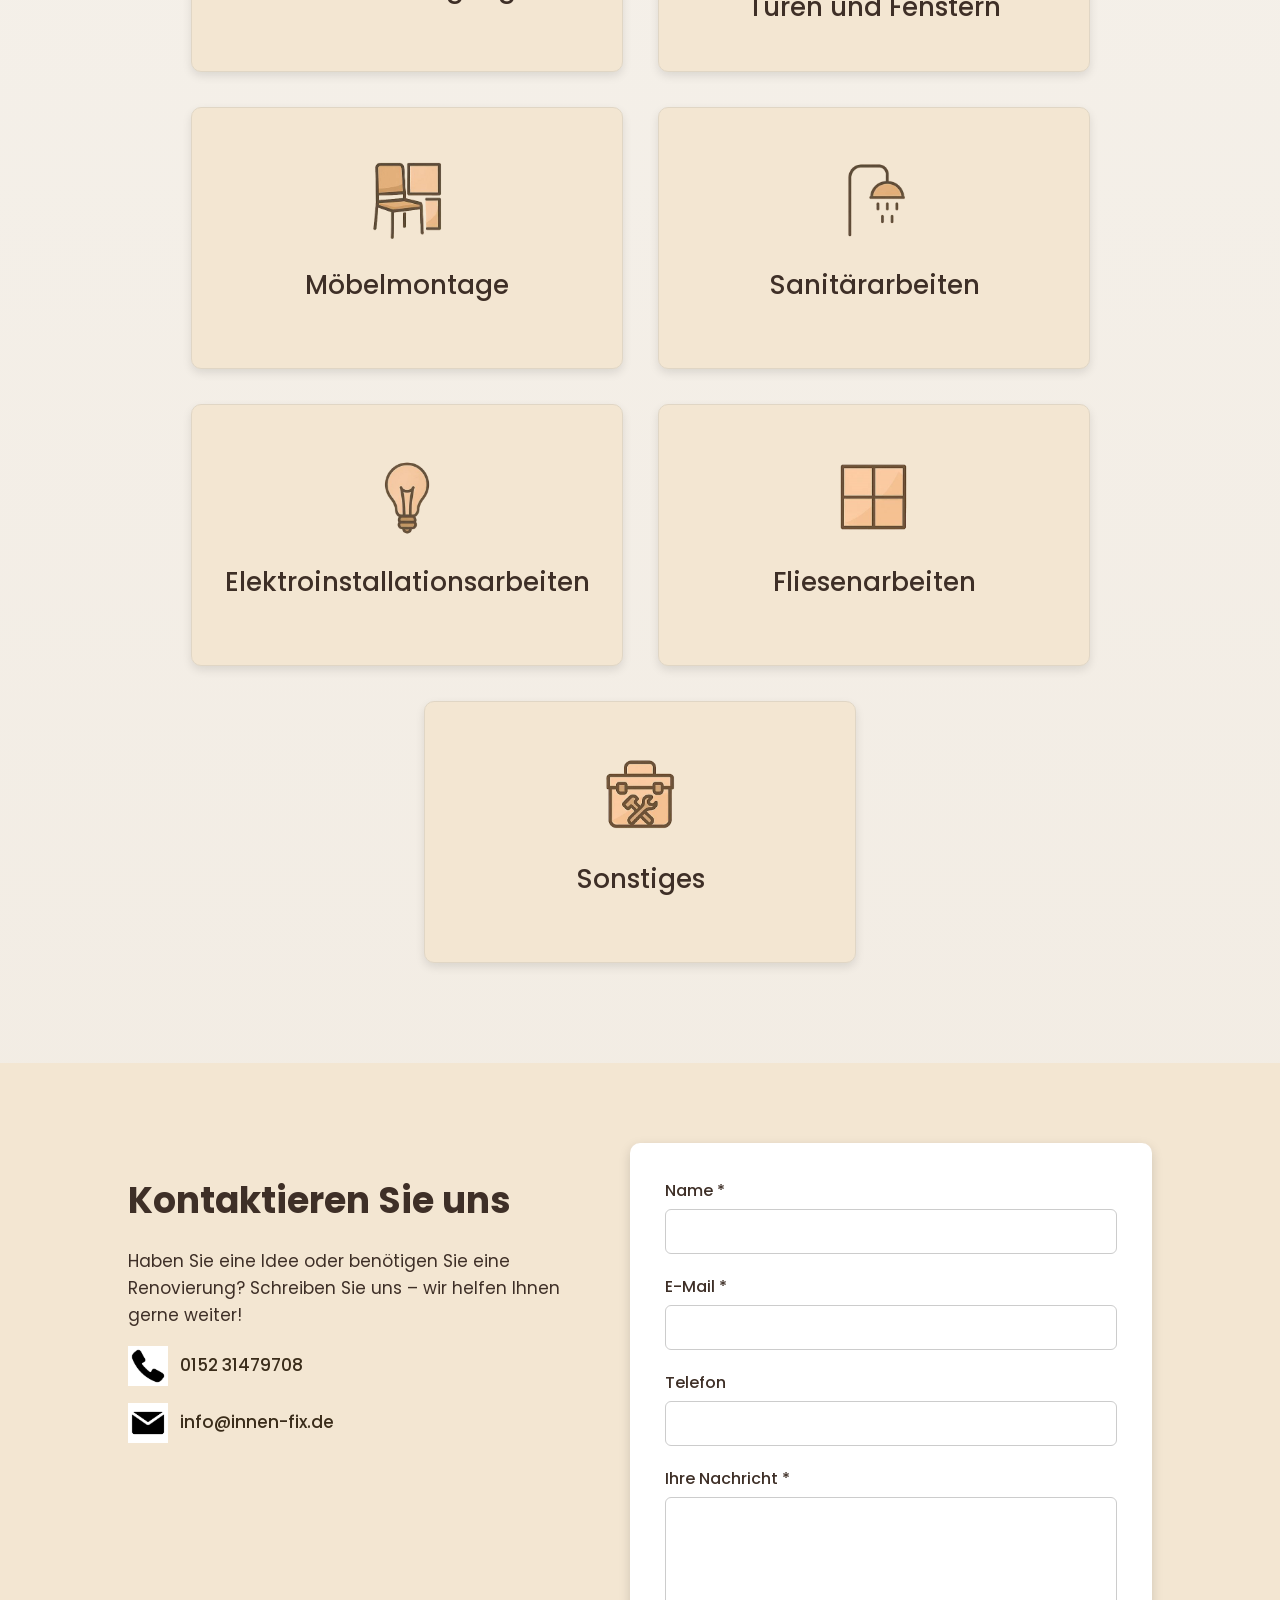
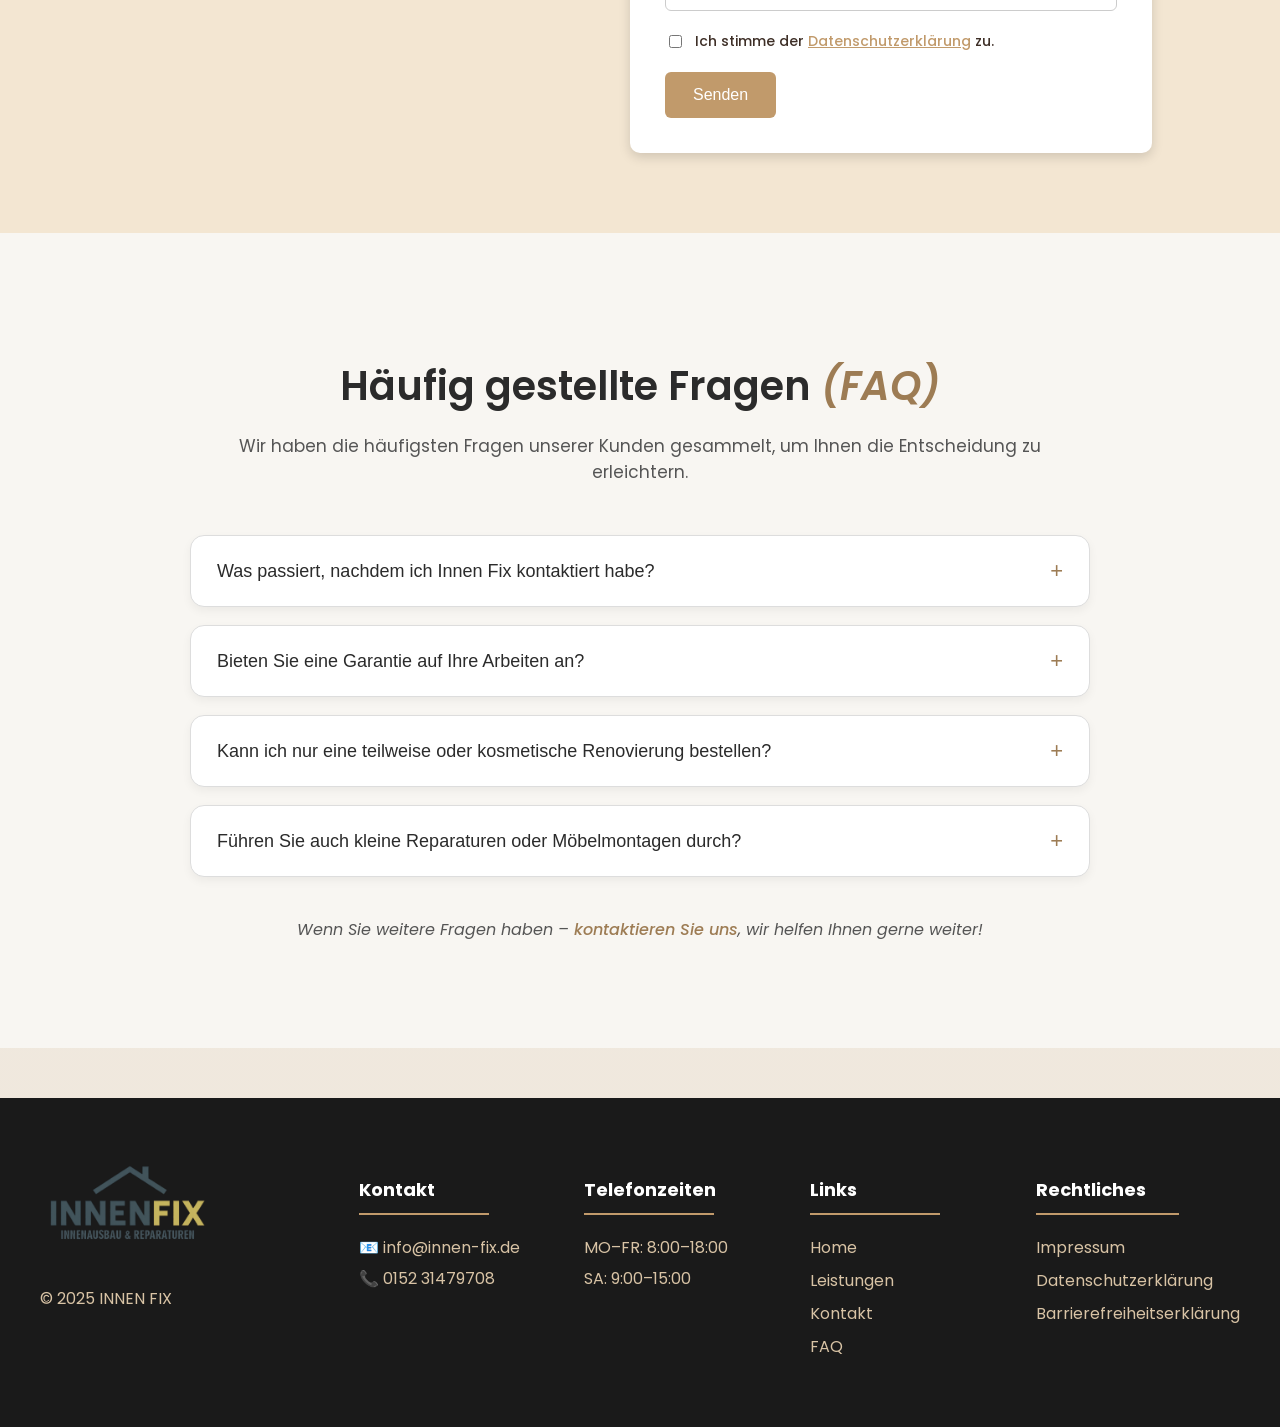
==== commit ae906b37: "Modify contact form action and footer hours Updated contact form action URL and adjusted footer cont" ====
--- a/index.html
+++ b/index.html
@@ -119,7 +119,10 @@
       </p>
     </div>
 
-    <form class="contact-form" action="https://formspree.io/f/xxxxxxx" method="POST">
+    <form class="contact-form"
+          action="https://formspree.io/f/mzdznwoq"
+          method="POST">
+
       <div class="form-group">
         <label for="name">Name *</label>
         <input type="text" id="name" name="name" required>
@@ -141,9 +144,15 @@
       </div>
 
       <div class="form-group checkbox">
-        <input type="checkbox" id="privacy" required>
-        <label for="privacy">Ich stimme der <a href="privacy.html">Datenschutzerklärung</a> zu.</label>
-      </div>
+        <input type="checkbox" id="privacy" name="privacy" required>
+        <label for="privacy">
+          Ich stimme der <a href="privacy.html" target="_blank">Datenschutzerklärung</a> zu.
+        </label>
+      </div>
+
+      <input type="text" name="_gotcha" style="display:none">
+      
+      <input type="hidden" name="_redirect" value="https://innen-fix.de/danke.html">
 
       <button type="submit" class="send-btn">Senden</button>
     </form>
@@ -221,8 +230,8 @@
     <div class="footer-col">
       <h3>Telefonzeiten</h3>
       <hr>
-      <p>MO–FR: 7:00–18:00</p>
-      <p>SA: 9:00–14:00</p>
+      <p>MO–FR: 8:00–18:00</p>
+      <p>SA: 9:00–15:00</p>
     </div>
 
     <div class="footer-col">
--- a/style.css
+++ b/style.css
@@ -3,7 +3,7 @@
   margin: 0;
   font-family: 'Poppins', sans-serif;
   color: #2B2B2B;
-  background-color: #F8F6F2;
+  background: linear-gradient(180deg, #F7F4EF 0%, #EFE7DC 100%);
 }
 
 /* Хедер */
@@ -793,3 +793,302 @@
 .btn:hover {
   background: #c9ae8f;
 }
+
+/* ===== SERVICE PAGE ===== */
+.service-page {
+  max-width: 1100px;
+  margin: 0 auto;
+  padding: 70px 20px;
+}
+
+.service-title {
+  text-align: center;
+  margin-bottom: 70px;
+}
+
+.service-title h1 {
+  font-size: 42px;
+  color: #3E2F27;
+  margin-bottom: 10px;
+}
+
+.service-title p {
+  font-size: 18px;
+  color: #5b4b3d;
+}
+
+/* Sections */
+.service-section {
+  background: #FAF8F5;
+  border-radius: 20px;
+  padding: 50px;
+  margin-bottom: 70px;
+  display: flex;
+  gap: 50px;
+  align-items: center;
+  box-shadow: 0 20px 40px rgba(0, 0, 0, 0.06);
+  border-left: 6px solid #C6A66A;
+  transition: transform 0.3s ease, box-shadow 0.3s ease;
+}
+
+.service-section:hover {
+  transform: translateY(-6px);
+  box-shadow: 0 30px 60px rgba(0, 0, 0, 0.1);
+}
+
+.service-section.reverse {
+  flex-direction: row-reverse;
+}
+
+.service-text {
+  flex: 1;
+}
+
+.service-text h2 {
+  font-size: 28px;
+  color: #2F2F2F;
+  margin-bottom: 15px;
+  position: relative;
+}
+
+.service-text h2::after {
+  content: "";
+  display: block;
+  width: 60px;
+  height: 3px;
+  background: #C6A66A;
+  margin-top: 10px;
+  border-radius: 2px;
+}
+
+.service-text p {
+  font-size: 16px;
+  line-height: 1.7;
+  color: #555;
+  margin-bottom: 20px;
+}
+
+.service-text ul {
+  list-style: none;
+  padding: 0;
+}
+
+.service-text ul li {
+  padding-left: 28px;
+  margin-bottom: 10px;
+  position: relative;
+  color: #444;
+}
+
+.service-text ul li::before {
+  content: "✓";
+  position: absolute;
+  left: 0;
+  color: #C6A66A;
+  font-weight: bold;
+}
+
+.service-image {
+  flex: 1;
+}
+
+.service-image img {
+  width: 100%;
+  border-radius: 18px;
+  box-shadow: 0 15px 35px rgba(0, 0, 0, 0.15);
+  transition: transform 0.4s ease;
+}
+
+.service-section:hover .service-image img {
+  transform: scale(1.03);
+}
+
+.service-included {
+  background: #2F2F2F;
+  color: #F5F5F5;
+  border-left-color: #C6A66A;
+}
+
+.service-included h2 {
+  color: #FFF;
+}
+
+.service-included ul li {
+  color: #DDD;
+}
+
+.service-included ul li::before {
+  color: #C6A66A;
+}
+
+@media (max-width: 900px) {
+  .service-section,
+  .service-section.reverse {
+    flex-direction: column;
+    padding: 35px 25px;
+  }
+
+  .service-image img {
+    margin-top: 25px;
+  }
+}
+
+/* ===== SERVICES SLIDER ===== */
+.services-slider {
+  margin-top: 100px;
+  padding: 50px;
+  background: linear-gradient(135deg, #EFE7DC, #E2D5C3);
+  width: 100%;
+  position: relative;
+  left: 50%;
+  transform: translateX(-50%);
+}
+
+.services-slider-inner {
+  max-width: 1100px;
+  margin: 0 auto;
+  padding: 0 25px;
+  text-align: center;
+}
+
+.services-slider h2 {
+  font-size: 30px;
+  color: #3E2F27;
+  margin-bottom: 40px;
+}
+
+.slider-wrapper {
+  display: flex;
+  align-items: center;
+  justify-content: center;
+  gap: 25px;
+}
+
+.slider-card {
+  width: 600px;
+  background: #1C1C1C;
+  border-radius: 16px;
+  overflow: hidden;
+  text-decoration: none;
+  color: #D8C3A5;
+  box-shadow: 0 10px 28px rgba(0,0,0,0.3);
+  transition: transform 0.3s ease;
+}
+
+.slider-card:hover {
+  transform: translateY(-6px);
+}
+
+.slider-card img {
+  width: 100%;
+  height: 200px;
+  object-fit: cover;
+}
+
+.slider-card span {
+  display: block;
+  padding: 16px;
+  font-size: 20px;
+}
+
+/* Arrows */
+.slider-btn {
+  background: #1C1C1C;
+  color: #D8C3A5;
+  border: none;
+  width: 48px;
+  height: 48px;
+  border-radius: 50%;
+  font-size: 22px;
+  cursor: pointer;
+  transition: background 0.3s ease;
+}
+
+.slider-btn:hover {
+  background: #3E2F27;
+}
+
+/* Mobile */
+@media (max-width: 600px) {
+  .slider-card {
+    width: 100%;
+    max-width: 340px;
+  }
+}
+
+/* ===== PRIVACY PAGE ===== */
+.privacy-container {
+  max-width: 1100px;
+  margin: 0 auto;
+  padding: 80px 25px 100px;
+  animation: fadeIn 0.8s ease;
+}
+
+.privacy-container h1 {
+  font-size: 42px;
+  color: #3E2F27;
+  margin-bottom: 40px;
+  text-align: center;
+}
+
+.privacy-container h2 {
+  font-size: 26px;
+  color: #3E2F27;
+  margin-top: 50px;
+  margin-bottom: 15px;
+}
+
+.privacy-container p {
+  font-size: 17px;
+  line-height: 1.7;
+  color: #5b4b3d;
+  margin-bottom: 15px;
+}
+
+.privacy-container ul {
+  margin-left: 20px;
+  margin-bottom: 20px;
+}
+
+.privacy-container ul li {
+  margin-bottom: 10px;
+  line-height: 1.6;
+}
+
+.back-btn {
+  display: inline-block;
+  margin-top: 60px;
+  margin-left: 50px;
+  padding: 23px 50px;
+  background-color: #C19A6B;
+  color: #fff;
+  border-radius: 8px;
+  text-decoration: none;
+  font-size: 16px;
+  transition: background 0.3s ease, transform 0.2s ease;
+}
+
+.back-btn:hover {
+  background-color: #a57f59;
+  transform: translateY(-2px);
+}
+
+/* Mobile */
+@media (max-width: 768px) {
+  .privacy-container {
+    padding: 60px 18px 80px;
+  }
+
+  .privacy-container h1 {
+    font-size: 30px;
+  }
+
+  .privacy-container h2 {
+    font-size: 22px;
+  }
+
+  .privacy-container p {
+    font-size: 16px;
+  }
+}
+
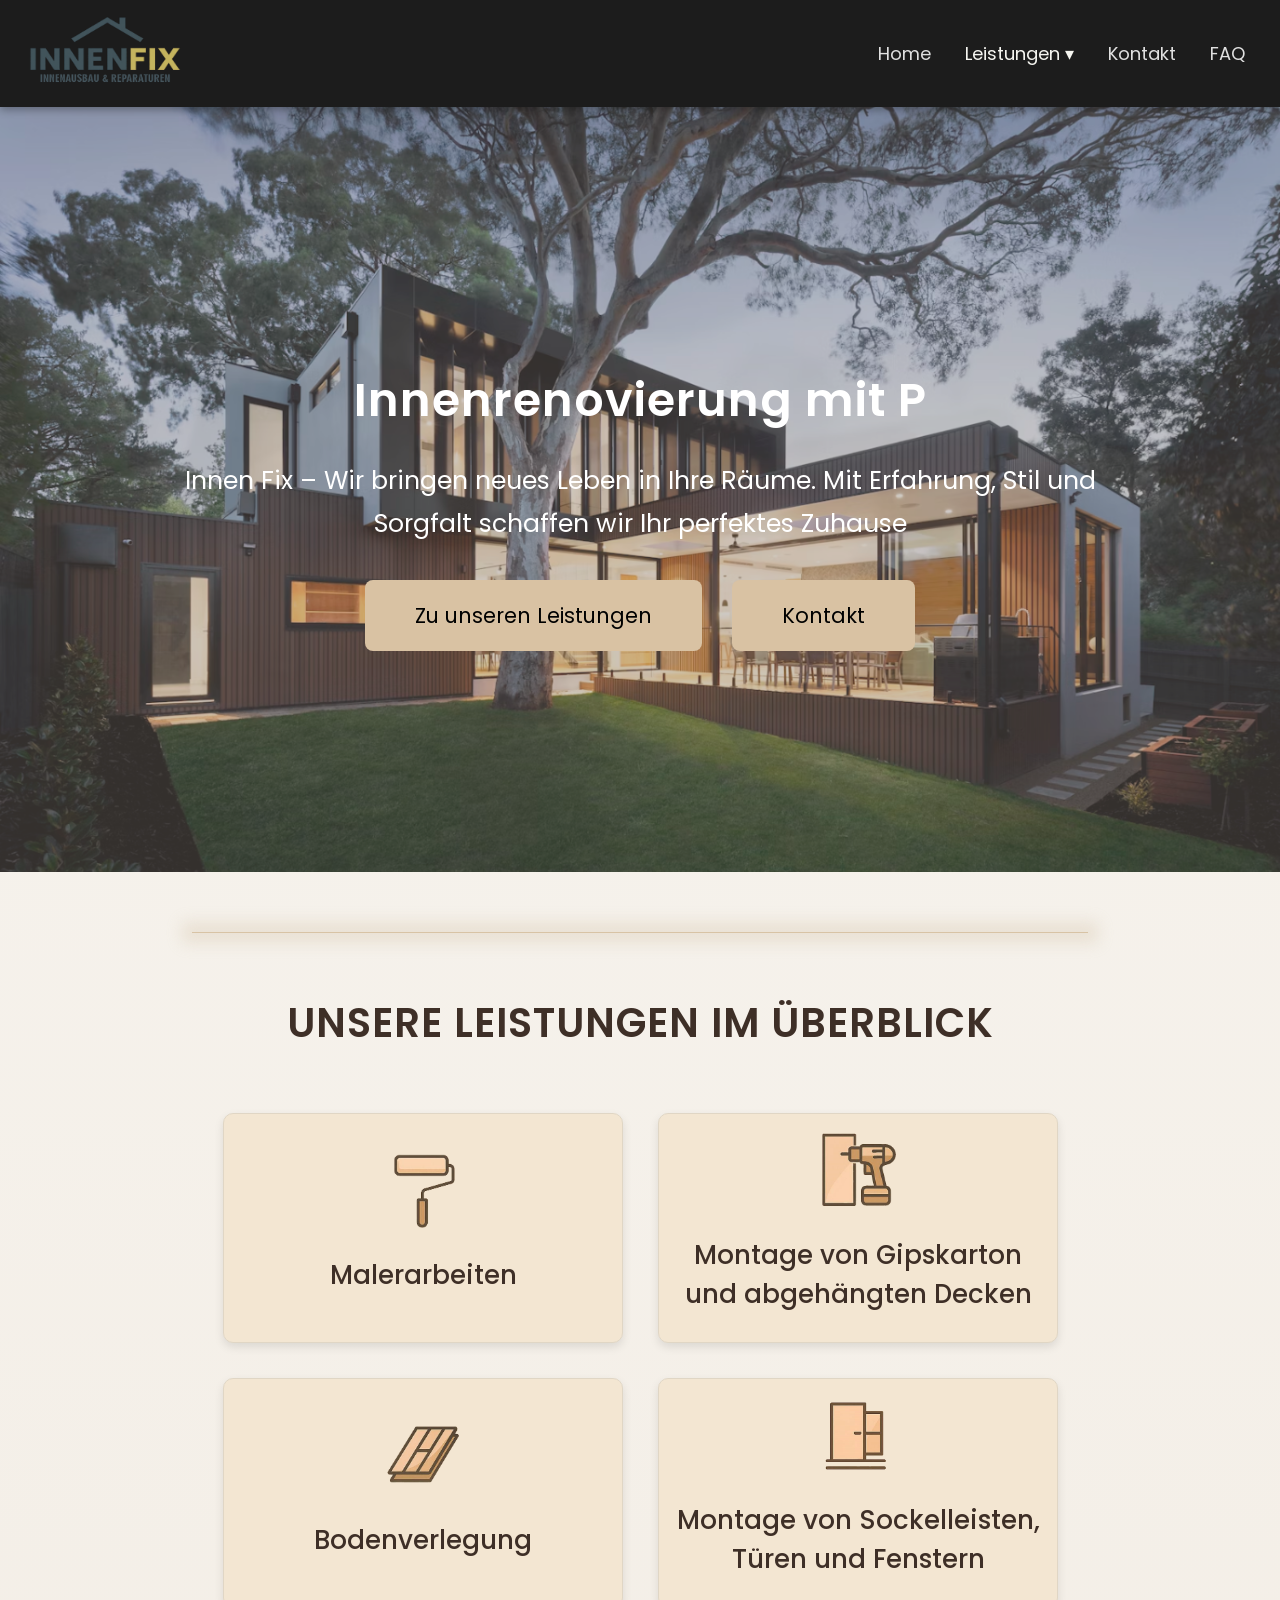
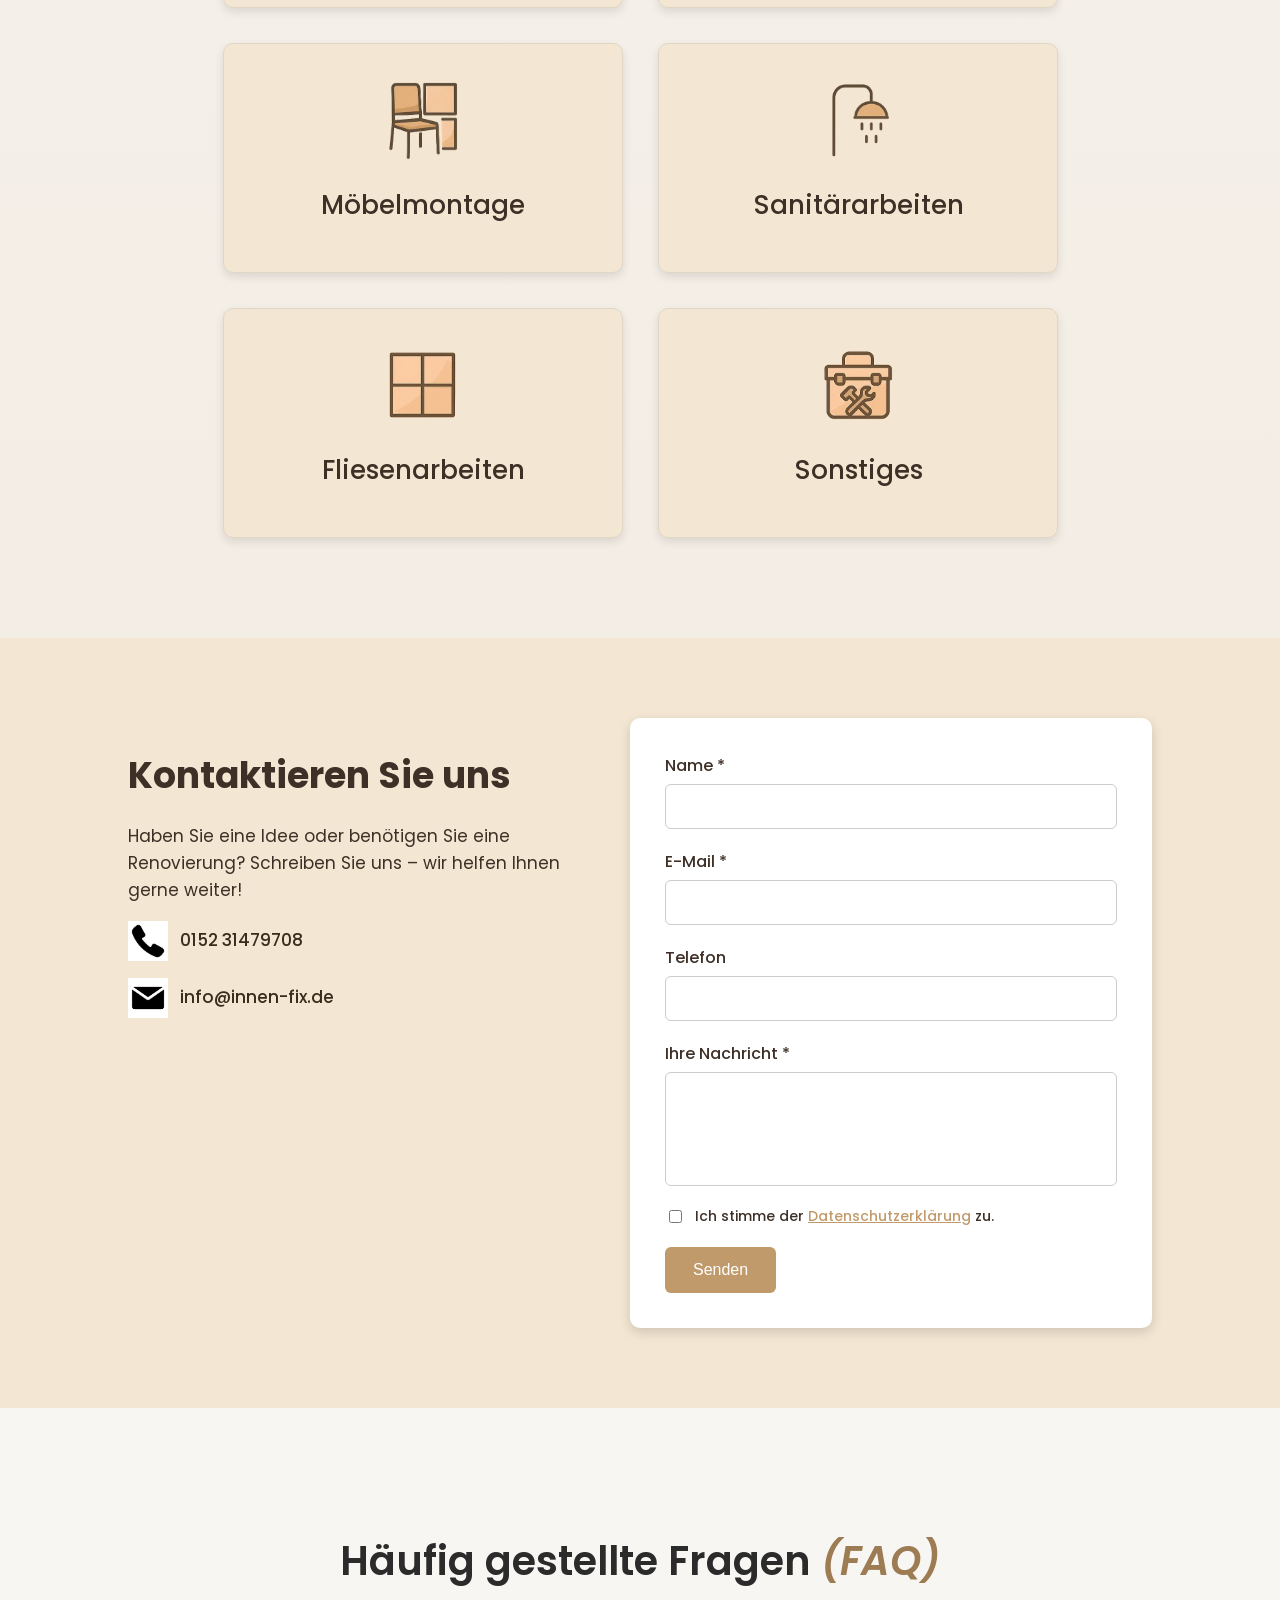
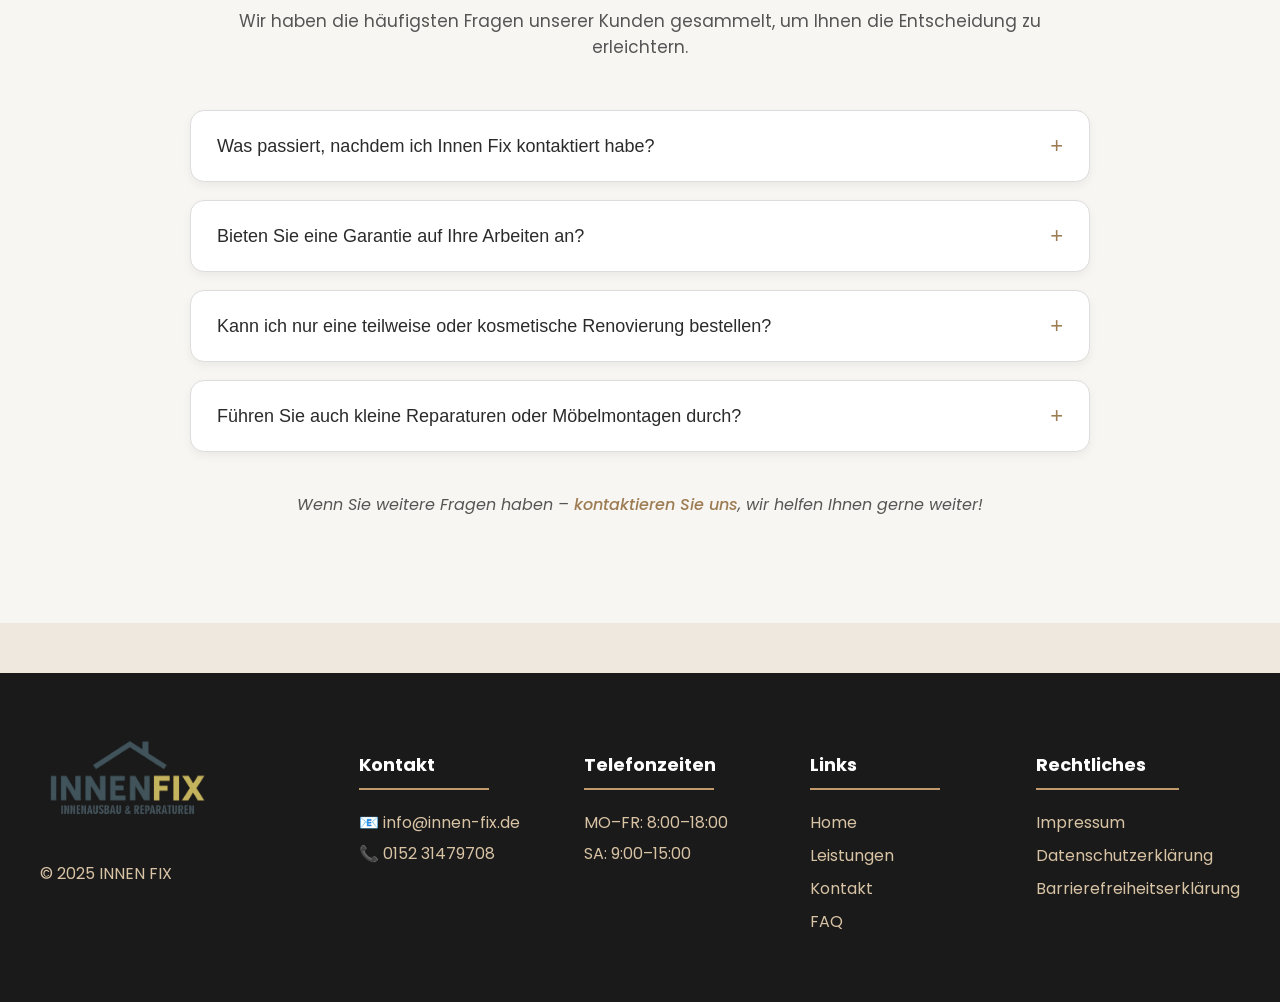
==== commit c6c127d7: "Fix HTML formatting and clean up code" ====
--- a/index.html
+++ b/index.html
@@ -24,7 +24,6 @@
           <a href="sockelleisten.html">Montage von Sockelleisten, Türen und Fenstern</a>
           <a href="mobelmontage.html">Möbelmontage</a>
           <a href="sanitararbeiten.html">Sanitärarbeiten</a>
-          <a href="elektroinstallationsarbeiten.html">Elektroinstallationsarbeiten</a>
           <a href="fliesenarbeiten.html">Fliesenarbeiten</a>
           <a href="sonstiges.html">Sonstiges</a>
         </div>
@@ -81,11 +80,6 @@
   <a href="sanitararbeiten.html" class="service-card">
     <img src="icons4.png" alt="Sanitärarbeiten">
     <h3>Sanitärarbeiten</h3>
-  </a>
-
-  <a href="elektroinstallationsarbeiten.html" class="service-card">
-    <img src="icons5.png" alt="Elektroinstallationsarbeiten">
-    <h3>Elektroinstallationsarbeiten</h3>
   </a>
 
   <a href="fliesenarbeiten.html" class="service-card">
@@ -261,3 +255,4 @@
 <script src="script.js"></script>
 </body>
 </html>
+
--- a/style.css
+++ b/style.css
@@ -936,23 +936,19 @@
 /* ===== SERVICES SLIDER ===== */
 .services-slider {
   margin-top: 100px;
-  padding: 50px;
-  background: linear-gradient(135deg, #EFE7DC, #E2D5C3);
+  padding: 30px 20px;
   width: 100%;
-  position: relative;
-  left: 50%;
-  transform: translateX(-50%);
 }
 
 .services-slider-inner {
-  max-width: 1100px;
+  max-width: 1000px;
   margin: 0 auto;
   padding: 0 25px;
   text-align: center;
 }
 
 .services-slider h2 {
-  font-size: 30px;
+  font-size: 35px;
   color: #3E2F27;
   margin-bottom: 40px;
 }
@@ -965,7 +961,8 @@
 }
 
 .slider-card {
-  width: 600px;
+  width: 100%;
+  max-width: 600px;
   background: #1C1C1C;
   border-radius: 16px;
   overflow: hidden;
@@ -987,8 +984,8 @@
 
 .slider-card span {
   display: block;
-  padding: 16px;
-  font-size: 20px;
+  padding: 8px;
+  font-size: 25px;
 }
 
 /* Arrows */
@@ -1008,11 +1005,52 @@
   background: #3E2F27;
 }
 
-/* Mobile */
+/* ===== FIX SERVICES SLIDER MOBILE ===== */
 @media (max-width: 600px) {
+
+  .services-slider {
+    width: 100vw;
+    max-width: 100vw;
+    margin-left: calc(-50vw + 50%);
+    margin-right: calc(-50vw + 50%);
+    padding-left: 0;
+    padding-right: 0;
+  }
+
+  .slider-wrapper {
+    width: 100%;
+    padding: 0 12px;
+    box-sizing: border-box;
+  }
+
+   .services-slider-inner {
+    max-width: 100%;
+    padding-left: 0;
+    padding-right: 0;
+  }
+
   .slider-card {
     width: 100%;
-    max-width: 340px;
+    max-width: 100%;
+  }
+
+  .slider-card img {
+    width: 100%;
+    height: 200px;
+    object-fit: cover;
+  }
+
+  .slider-card span {
+    font-size: 16px;
+    padding: 12px;
+    display: block;
+    text-align: center;
+  }
+
+  .slider-btn {
+    width: 40px;
+    height: 40px;
+    font-size: 16px;
   }
 }
 
@@ -1056,15 +1094,15 @@
 }
 
 .back-btn {
-  display: inline-block;
-  margin-top: 60px;
-  margin-left: 50px;
+  display: block;
+  margin: 50px auto 0 auto; /* центр */
   padding: 23px 50px;
   background-color: #C19A6B;
   color: #fff;
   border-radius: 8px;
   text-decoration: none;
   font-size: 16px;
+  text-align: center;
   transition: background 0.3s ease, transform 0.2s ease;
 }
 
@@ -1075,6 +1113,12 @@
 
 /* Mobile */
 @media (max-width: 768px) {
+  .back-btn {
+    display: block;
+    margin: 20px auto 0 auto;
+    text-align: center;
+  }
+
   .privacy-container {
     padding: 60px 18px 80px;
   }
@@ -1092,3 +1136,97 @@
   }
 }
 
+/* GLOBAL MOBILE FIX */
+*, *::before, *::after {
+  box-sizing: border-box;
+}
+
+html, body {
+  max-width: 100%;
+  overflow-x: hidden;
+}
+
+header {
+  width: 100%;
+  max-width: 100vw;
+  padding-left: 20px;
+  padding-right: 20px;
+}
+
+/* ===== NEXT SERVICE BUTTON ===== */
+.next-service {
+  margin: 10px auto 60px;
+  max-width: 800px;
+  padding: 0 20px;
+  text-align: center;
+}
+
+.next-service-btn {
+  display: flex;
+  justify-content: space-between;
+  align-items: center;
+  gap: 20px;
+  padding: 28px 36px;
+  background: linear-gradient(135deg, #1C1C1C, #2F2F2F);
+  color: #D8C3A5;
+  border-radius: 18px;
+  text-decoration: none;
+  box-shadow: 0 18px 40px rgba(0,0,0,0.35);
+  transition: transform 0.3s ease, box-shadow 0.3s ease;
+}
+
+.next-service-btn span {
+  font-size: 16px;
+  opacity: 0.85;
+}
+
+.next-service-btn strong {
+  font-size: 22px;
+  font-weight: 500;
+  color: #fff;
+}
+
+.next-service-btn .arrow {
+  font-size: 30px;
+  transition: transform 0.3s ease;
+}
+
+.next-service-btn:hover {
+  transform: translateY(-6px);
+  box-shadow: 0 28px 60px rgba(0,0,0,0.5);
+}
+
+.next-service-btn:hover .arrow {
+  transform: translateX(8px);
+}
+
+@media (max-width: 600px) {
+
+  .next-service {
+    margin: 14px auto 45px;
+    padding: 0 14px;
+  }
+
+  .next-service-btn {
+    padding: 22px 24px;
+    border-radius: 16px;
+    gap: 12px;
+    box-shadow: 0 12px 28px rgba(0,0,0,0.28);
+  }
+
+  .next-service-btn span {
+    font-size: 14px;
+  }
+
+  .next-service-btn strong {
+    font-size: 19px;
+    line-height: 1.25;
+  }
+
+  .next-service-btn .arrow {
+    font-size: 24px;
+  }
+}
+
+
+
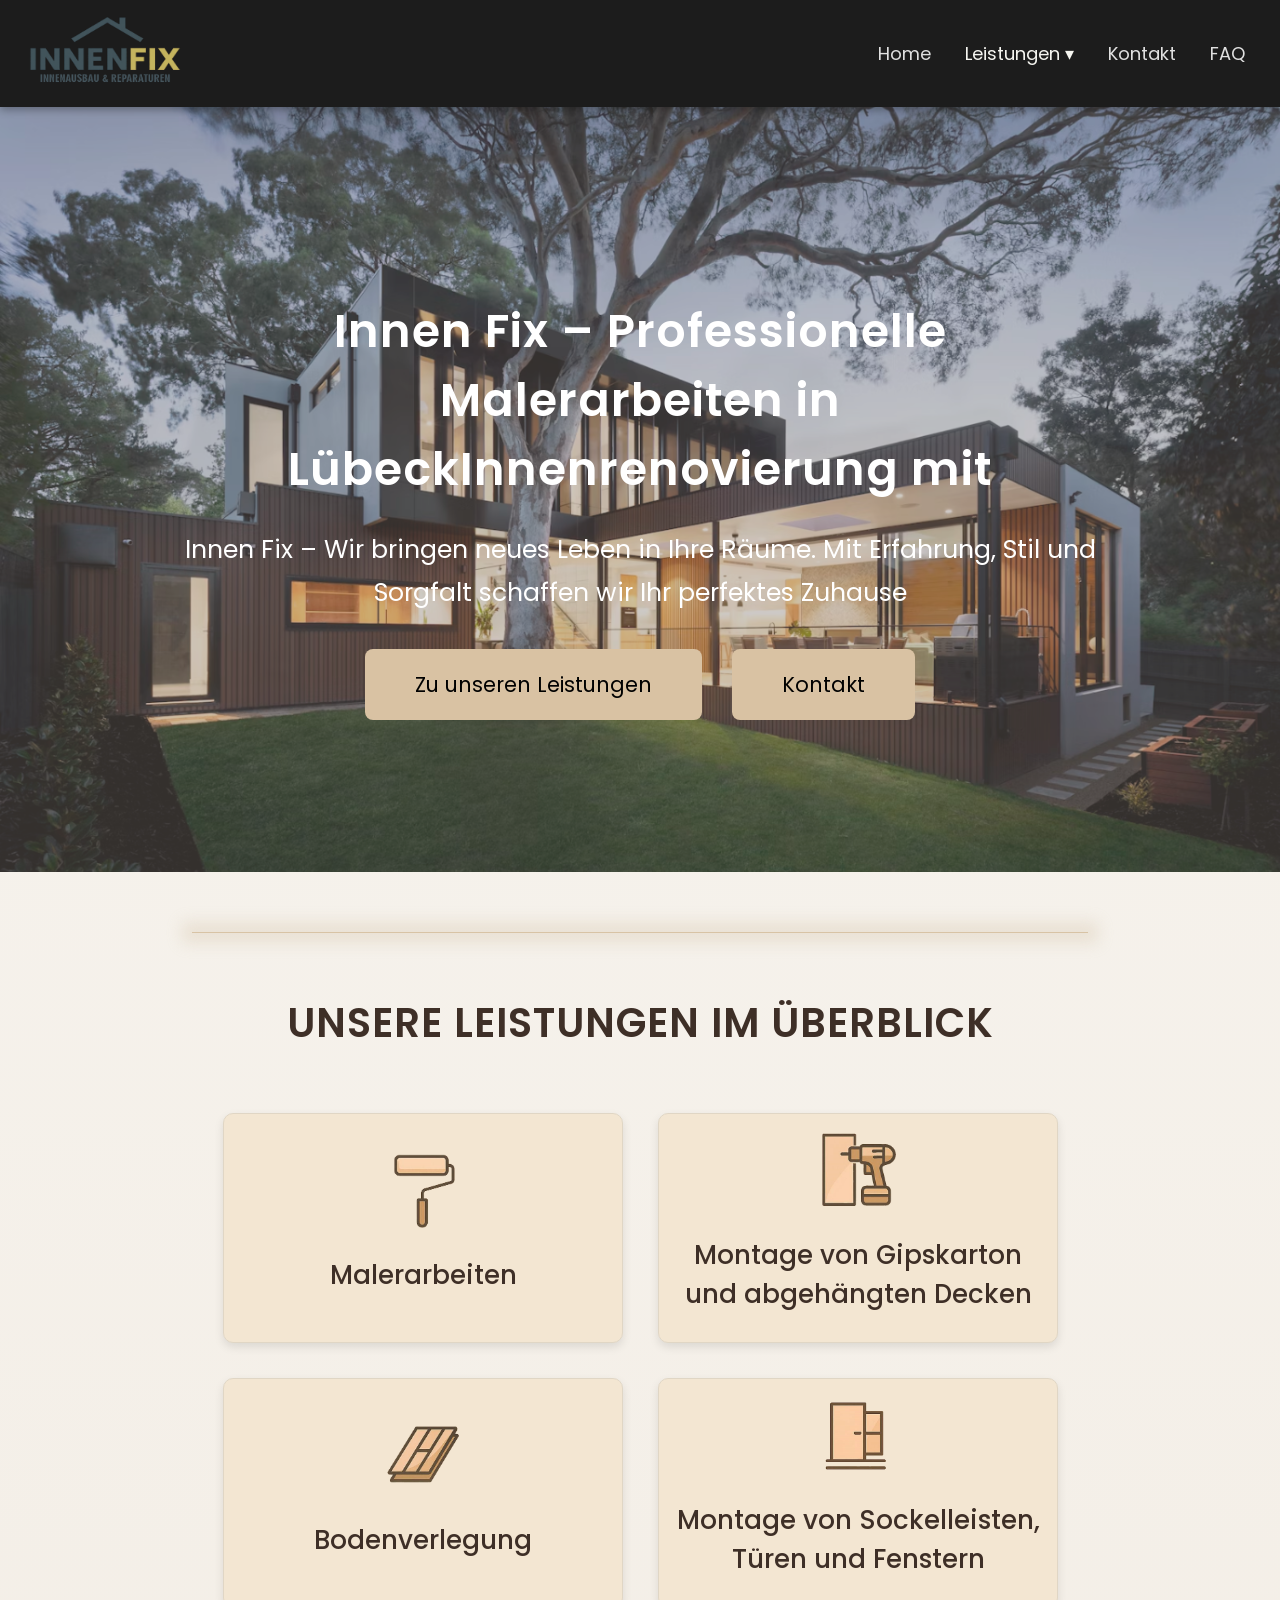
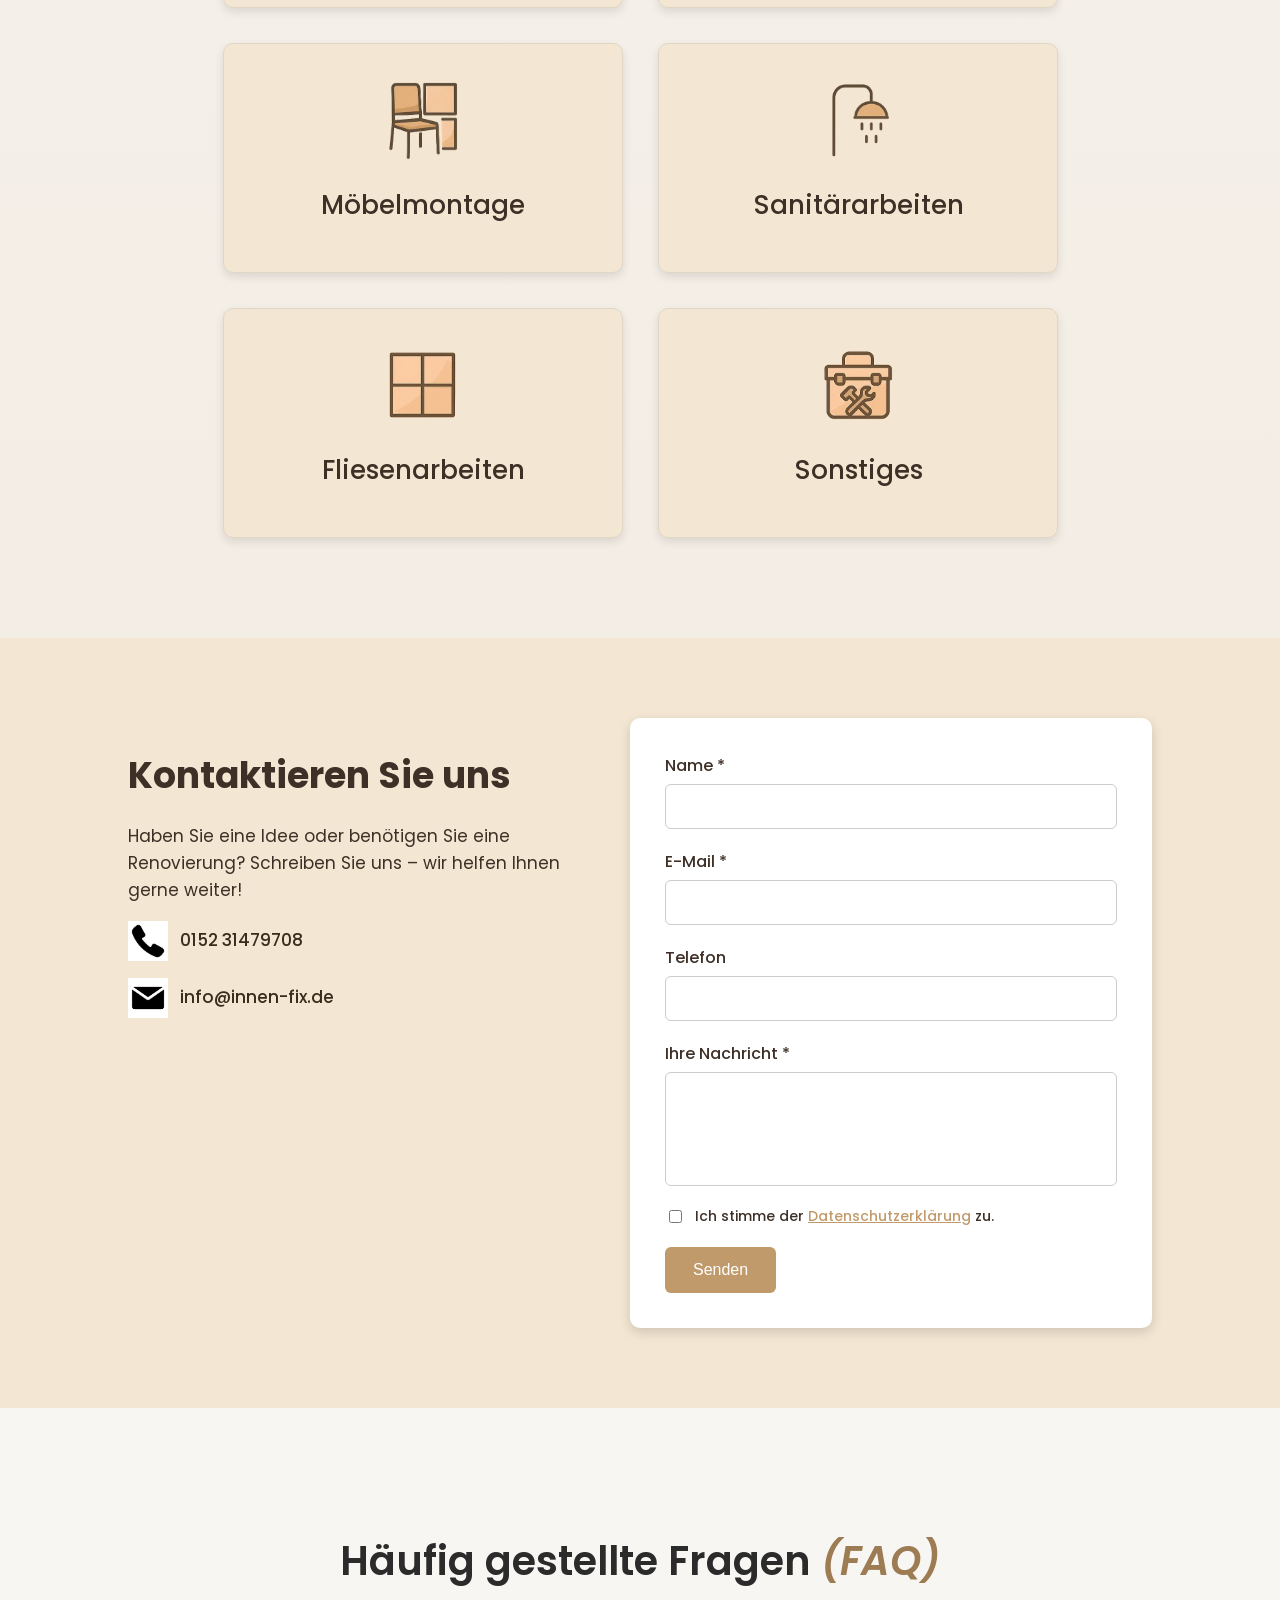
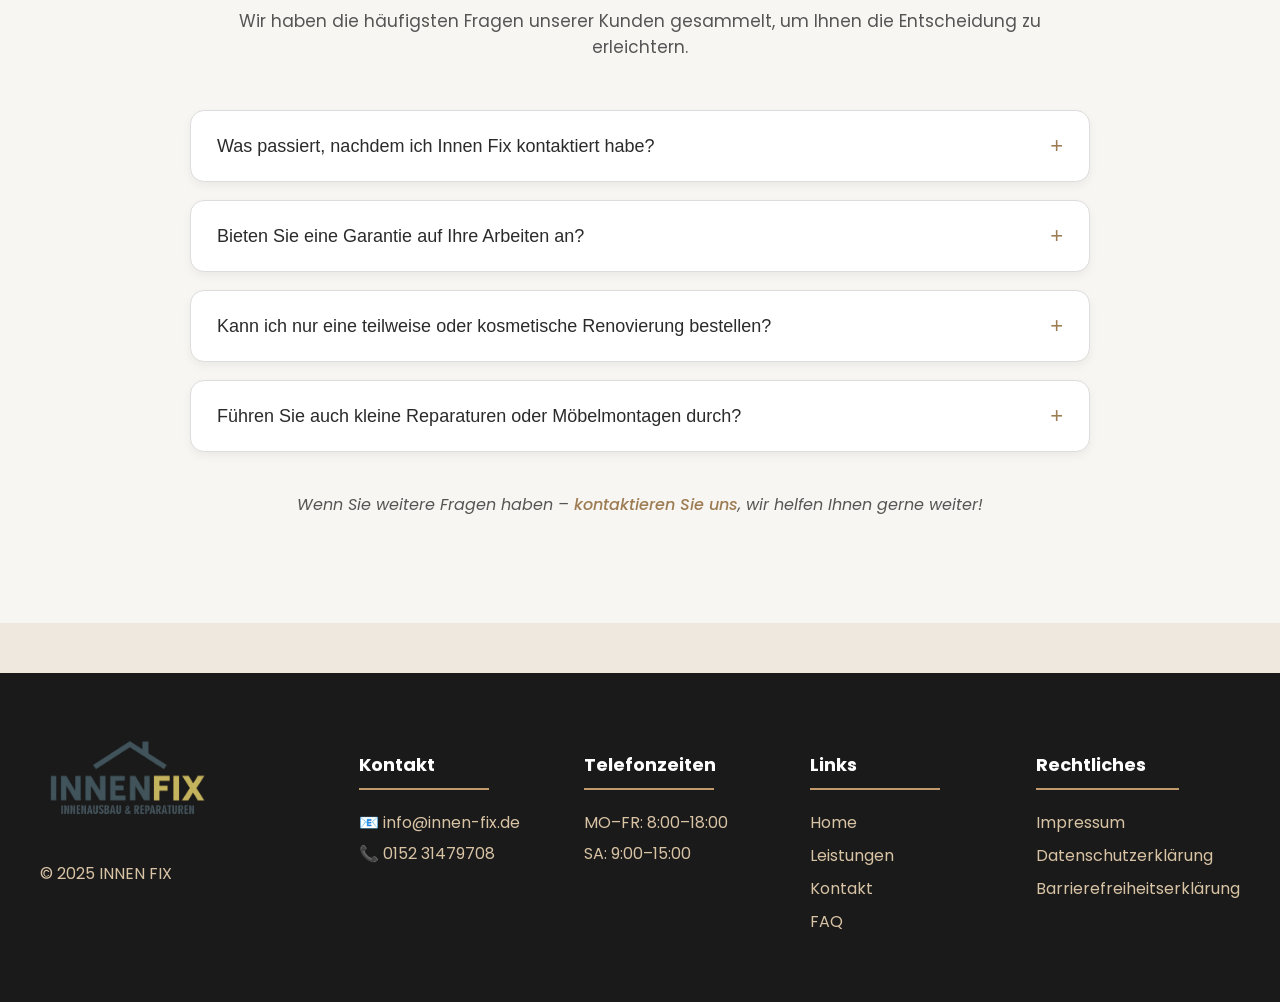
==== commit 93f03eac: "Update index.html for new content and structure" ====
--- a/index.html
+++ b/index.html
@@ -3,8 +3,9 @@
 <head>
   <meta charset="UTF-8">
   <meta name="viewport" content="width=device-width, initial-scale=1.0">
-  <title>Innen Fix</title>
+  <title>Innen Fix – Malerarbeiten & Renovierung in Lübeck</title>
   <meta name="description" content="Innen Fix – professionelle Innenrenovierung, Malerarbeiten, Bodenverlegung, Sanitär- und Elektroarbeiten in Deutschland. Qualität, Präzision und Stil.">
+  <link rel="icon" type="image/png" href="logo.png">
   <link rel="stylesheet" href="style.css">
   <link href="https://fonts.googleapis.com/css2?family=Poppins:ital,wght@0,400;0,500;1,400&display=swap" rel="stylesheet">
 </head>
@@ -36,7 +37,7 @@
 
   <section class="hero" id="home">
     <div class="hero-text">
-      <h1 id="typed-text"></h1>
+      <h1 id="typed-text">Innen Fix – Professionelle Malerarbeiten in Lübeck</h1>
       <p>Innen Fix – Wir bringen neues Leben in Ihre Räume. Mit Erfahrung, Stil und Sorgfalt schaffen wir Ihr perfektes Zuhause</p>
       <div class="hero-buttons">
         <a href="#services" class="btn">Zu unseren Leistungen</a>
@@ -255,4 +256,3 @@
 <script src="script.js"></script>
 </body>
 </html>
-
--- a/style.css
+++ b/style.css
@@ -1228,5 +1228,72 @@
   }
 }
 
-
-
+/* ===== FIX service-included TEXT VISIBILITY ===== */
+.service-included .service-text p,
+.service-included .service-text li {
+  color: #EAEAEA !important;
+}
+
+.service-included .service-text h2 {
+  color: #FFFFFF !important;
+}
+
+.service-included .service-text ul li::before {
+  color: #C6A66A;
+}
+
+.service-included {
+  background: linear-gradient(135deg, #1C1C1C, #2F2F2F);
+}
+
+/* ===== MOBILE: FORCE SCROLL MODE (NO EFFECTS) ===== */
+@media (max-width: 768px) {
+
+  * {
+    animation: none !important;
+    transition: none !important;
+  }
+
+  * {
+    transform: none !important;
+    will-change: auto !important;
+  }
+
+  .service-card,
+  .service-section,
+  .slider-card,
+  .next-service-btn,
+  .slider-btn,
+  header {
+    touch-action: pan-y !important;
+  }
+
+  .slider-wrapper {
+    overflow: hidden !important;
+  }
+
+  html, body {
+    overflow-x: hidden !important;
+    overscroll-behavior: auto !important;
+  }
+}
+
+/* ===== MOBILE FIX: ALIGN NAV LINKS ===== */
+@media (max-width: 768px) {
+
+  nav {
+    align-items: center;
+  }
+
+  nav a,
+  .dropbtn {
+    display: flex;
+    align-items: center;
+    height: 40px;
+    line-height: 1;
+
+  .dropdown {
+    display: flex;
+    align-items: center;
+  }
+}
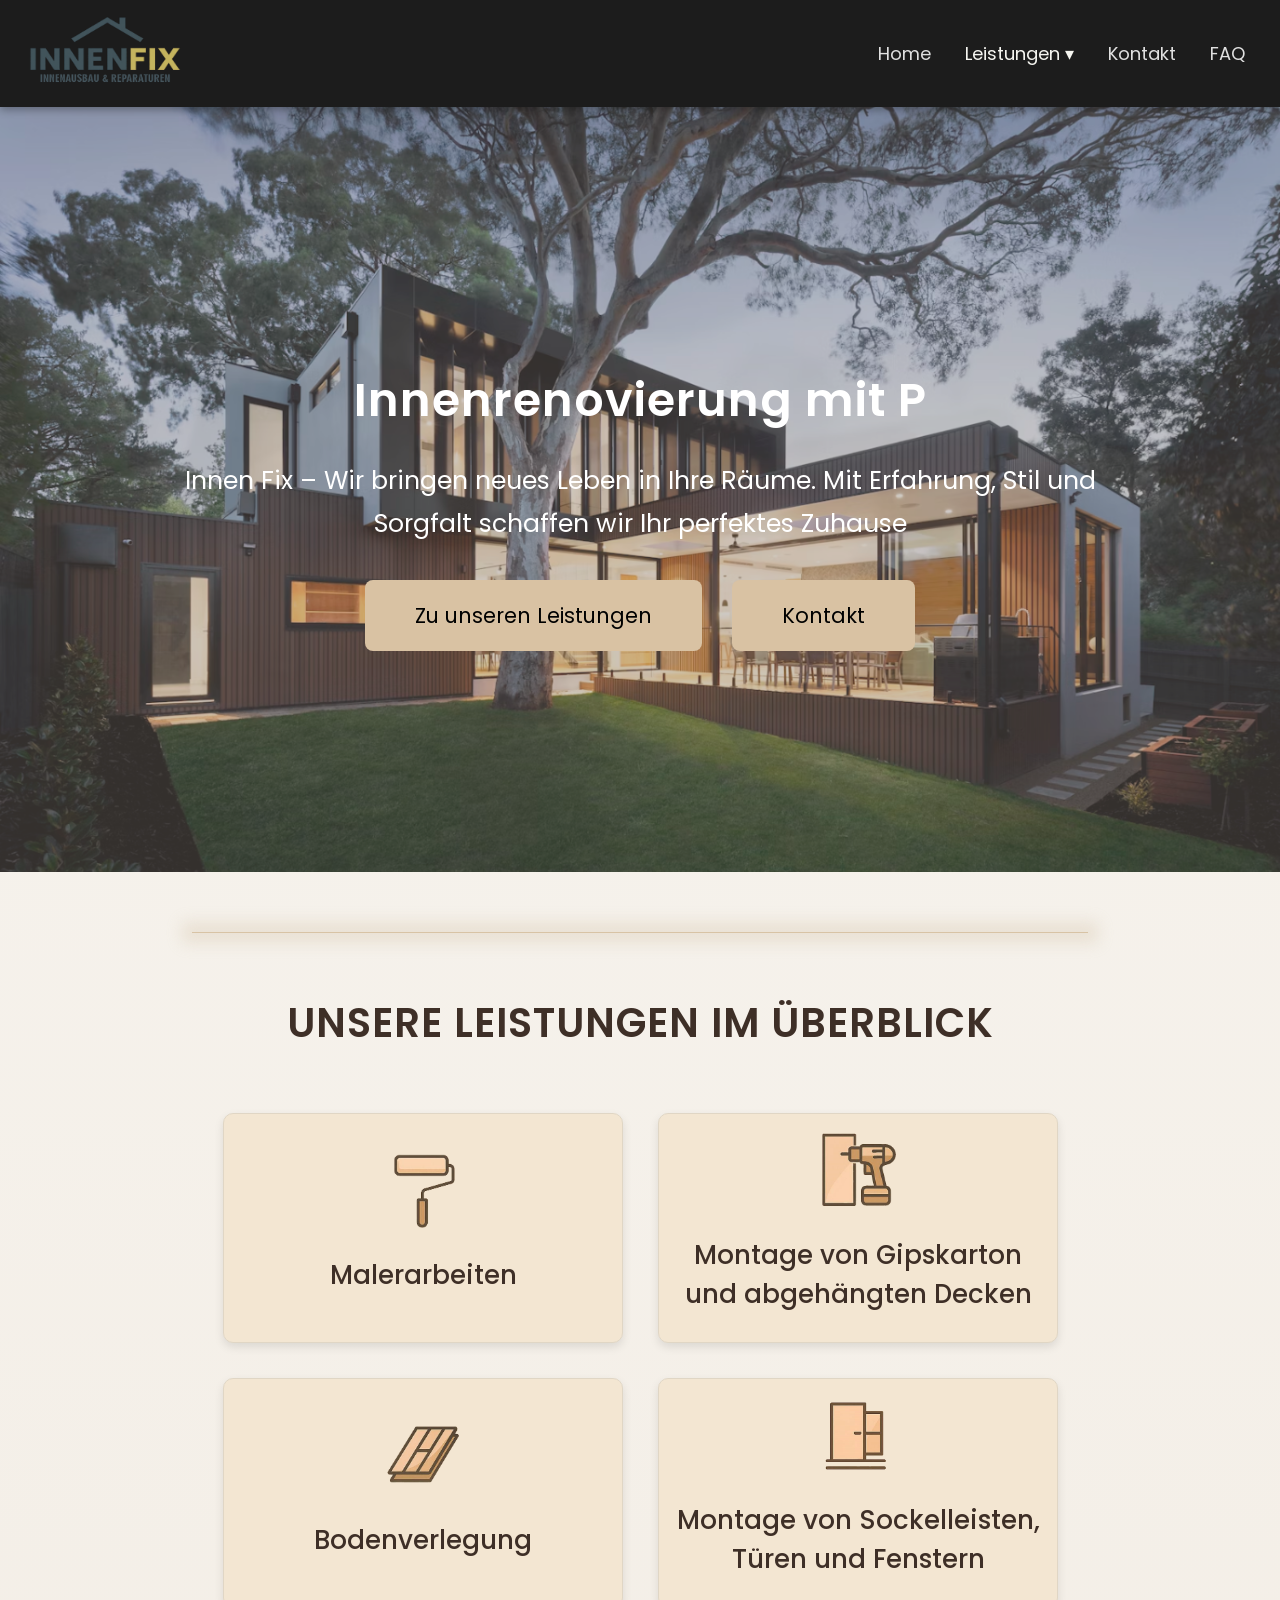
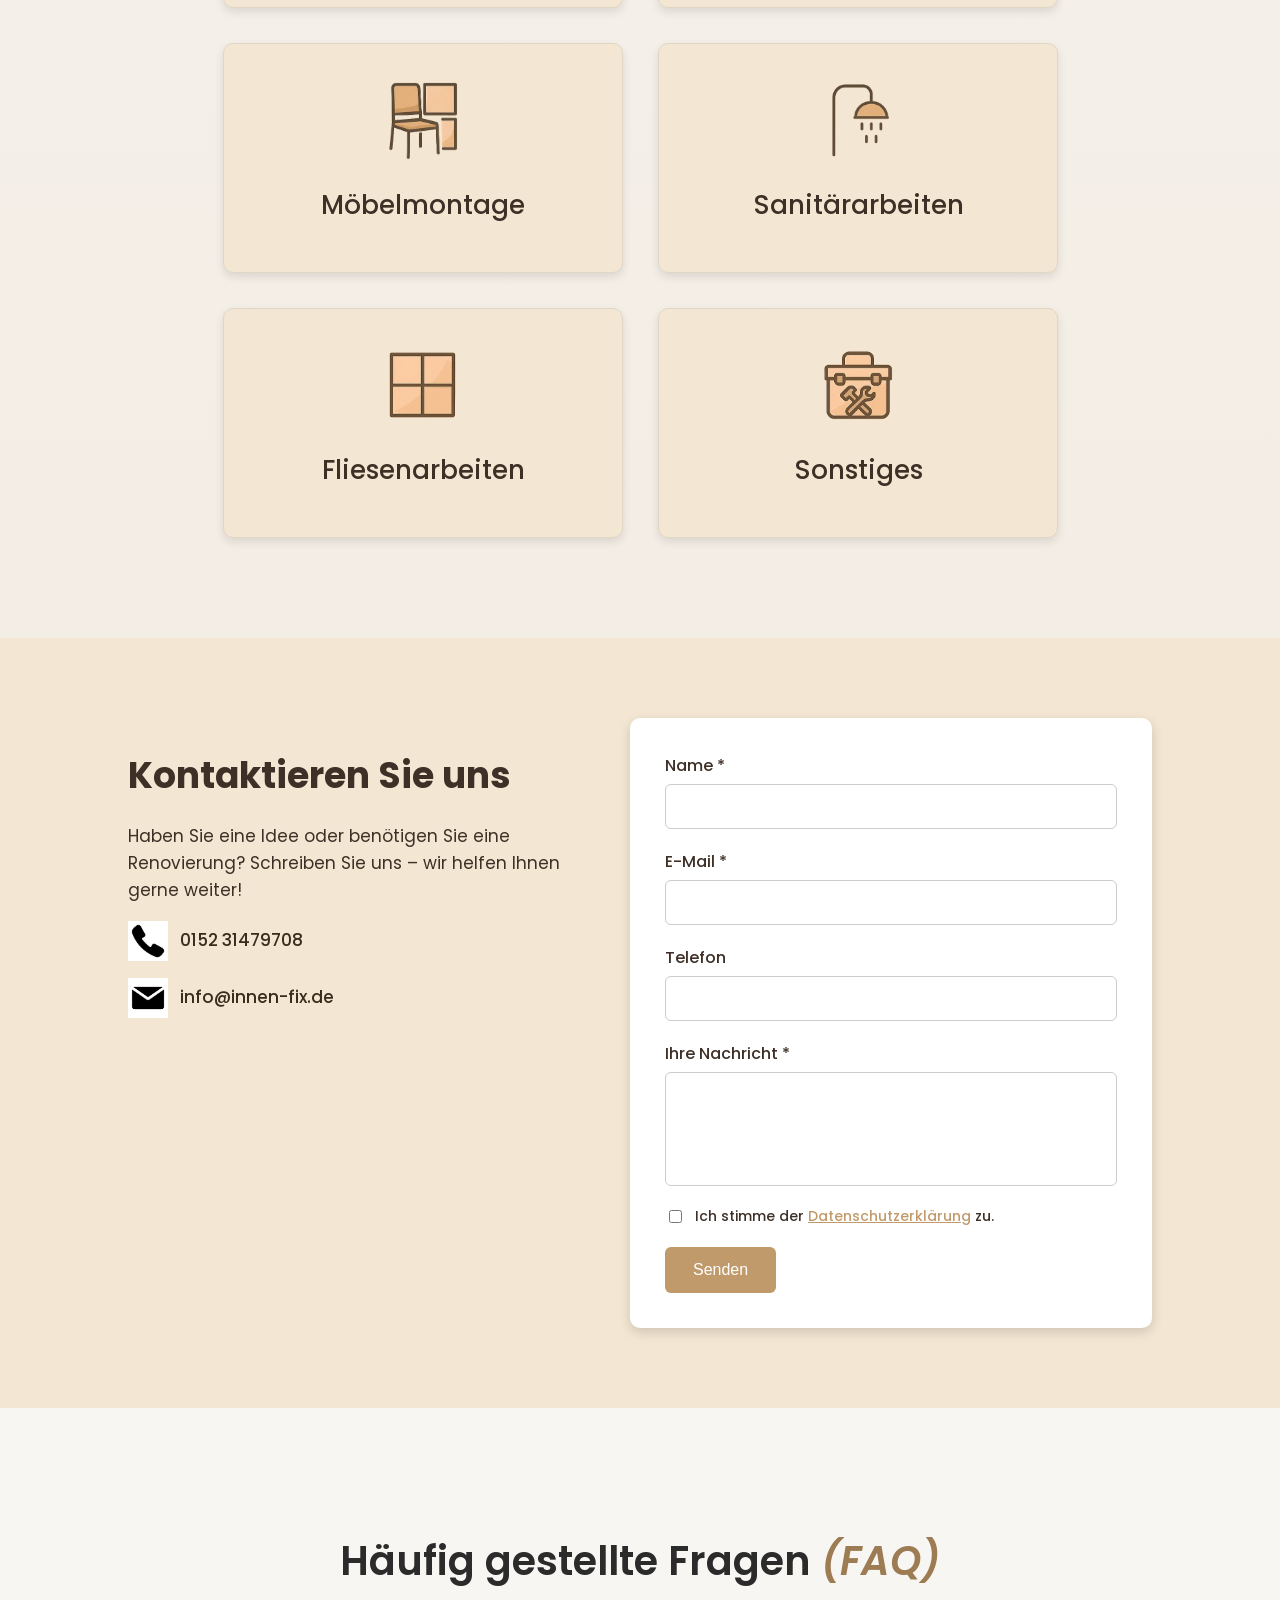
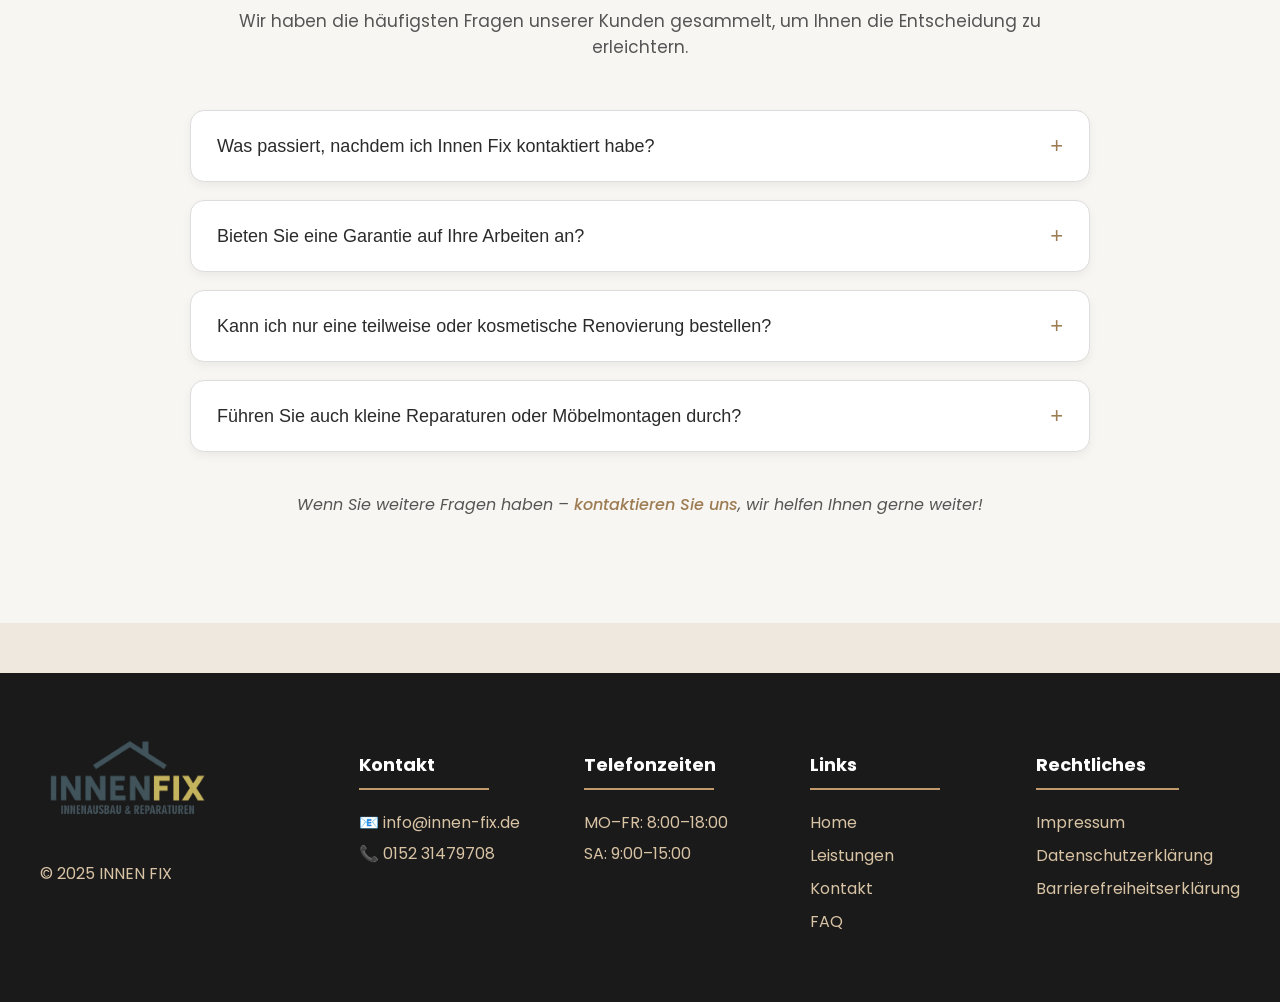
==== commit a07571e2: "Fix HTML structure and content in index.html" ====
--- a/index.html
+++ b/index.html
@@ -37,7 +37,7 @@
 
   <section class="hero" id="home">
     <div class="hero-text">
-      <h1 id="typed-text">Innen Fix – Professionelle Malerarbeiten in Lübeck</h1>
+      <h1 id="typed-text"></h1>
       <p>Innen Fix – Wir bringen neues Leben in Ihre Räume. Mit Erfahrung, Stil und Sorgfalt schaffen wir Ihr perfektes Zuhause</p>
       <div class="hero-buttons">
         <a href="#services" class="btn">Zu unseren Leistungen</a>
@@ -256,3 +256,4 @@
 <script src="script.js"></script>
 </body>
 </html>
+
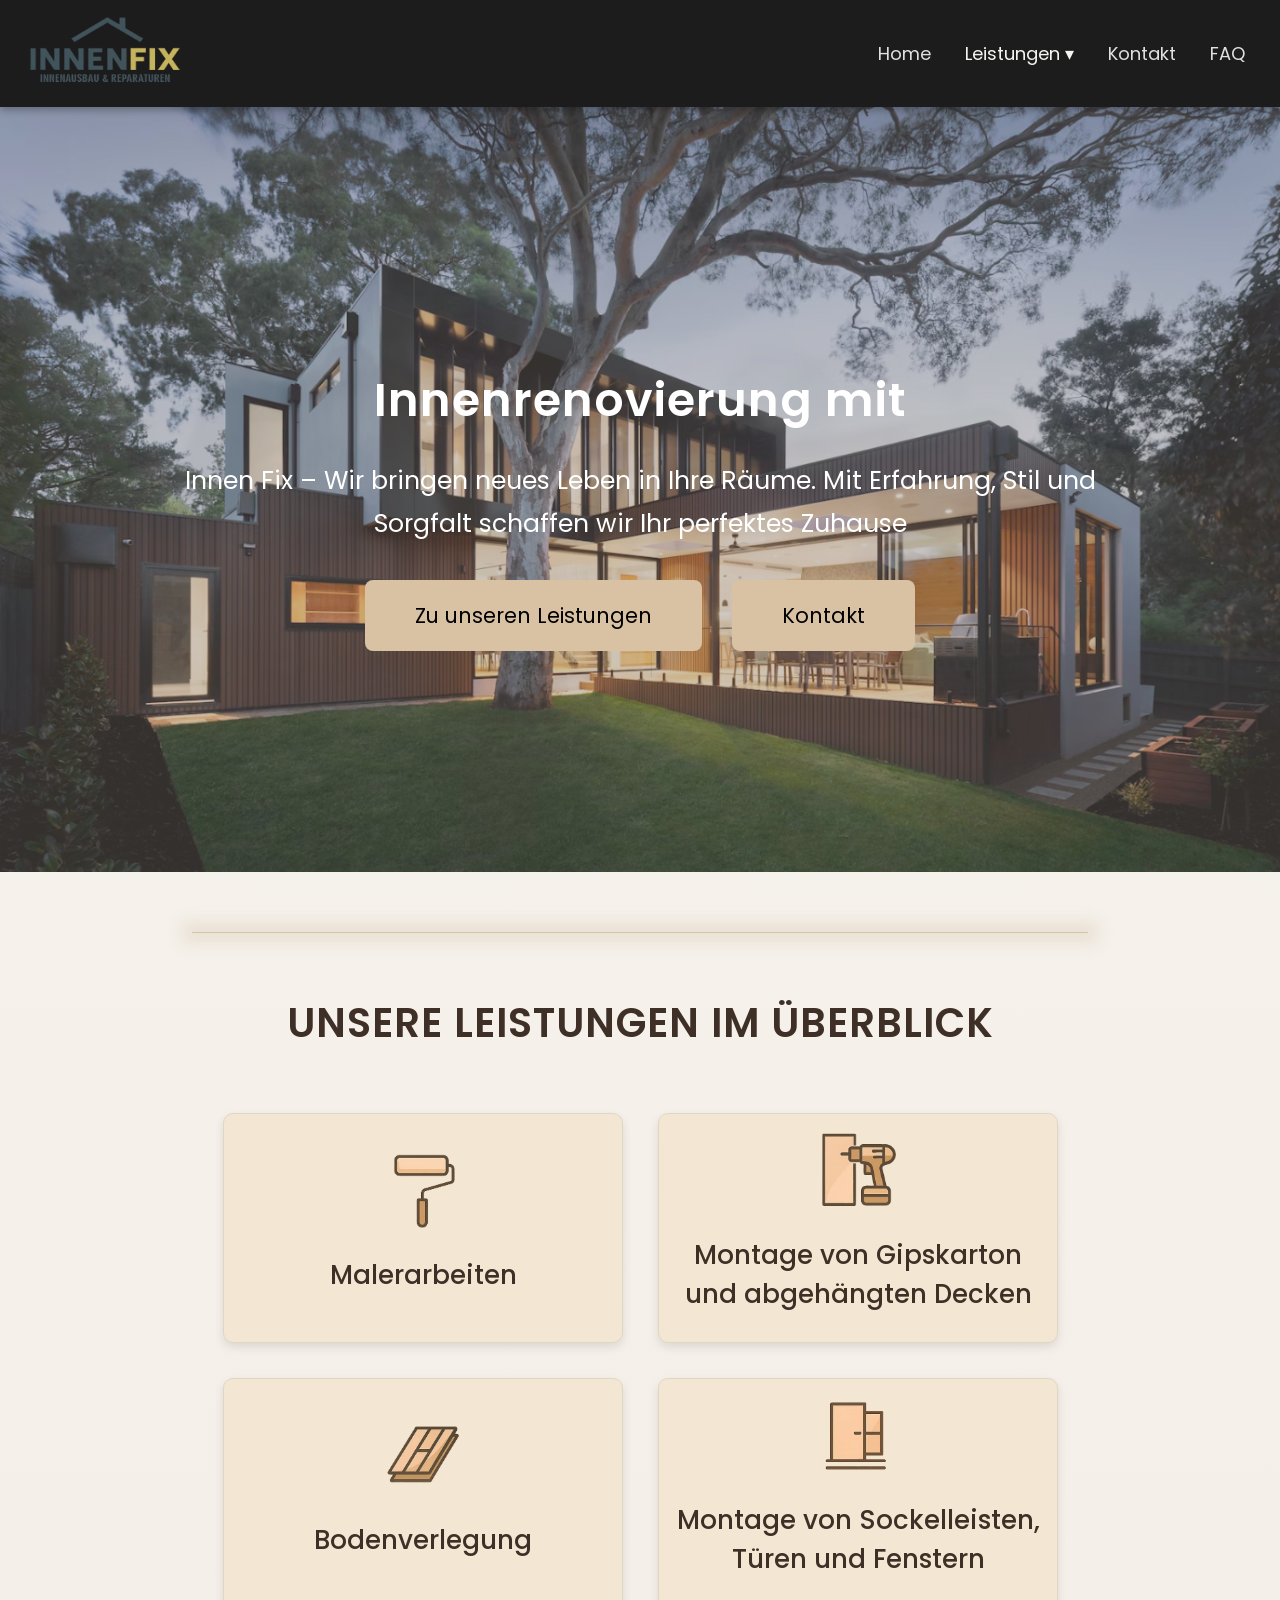
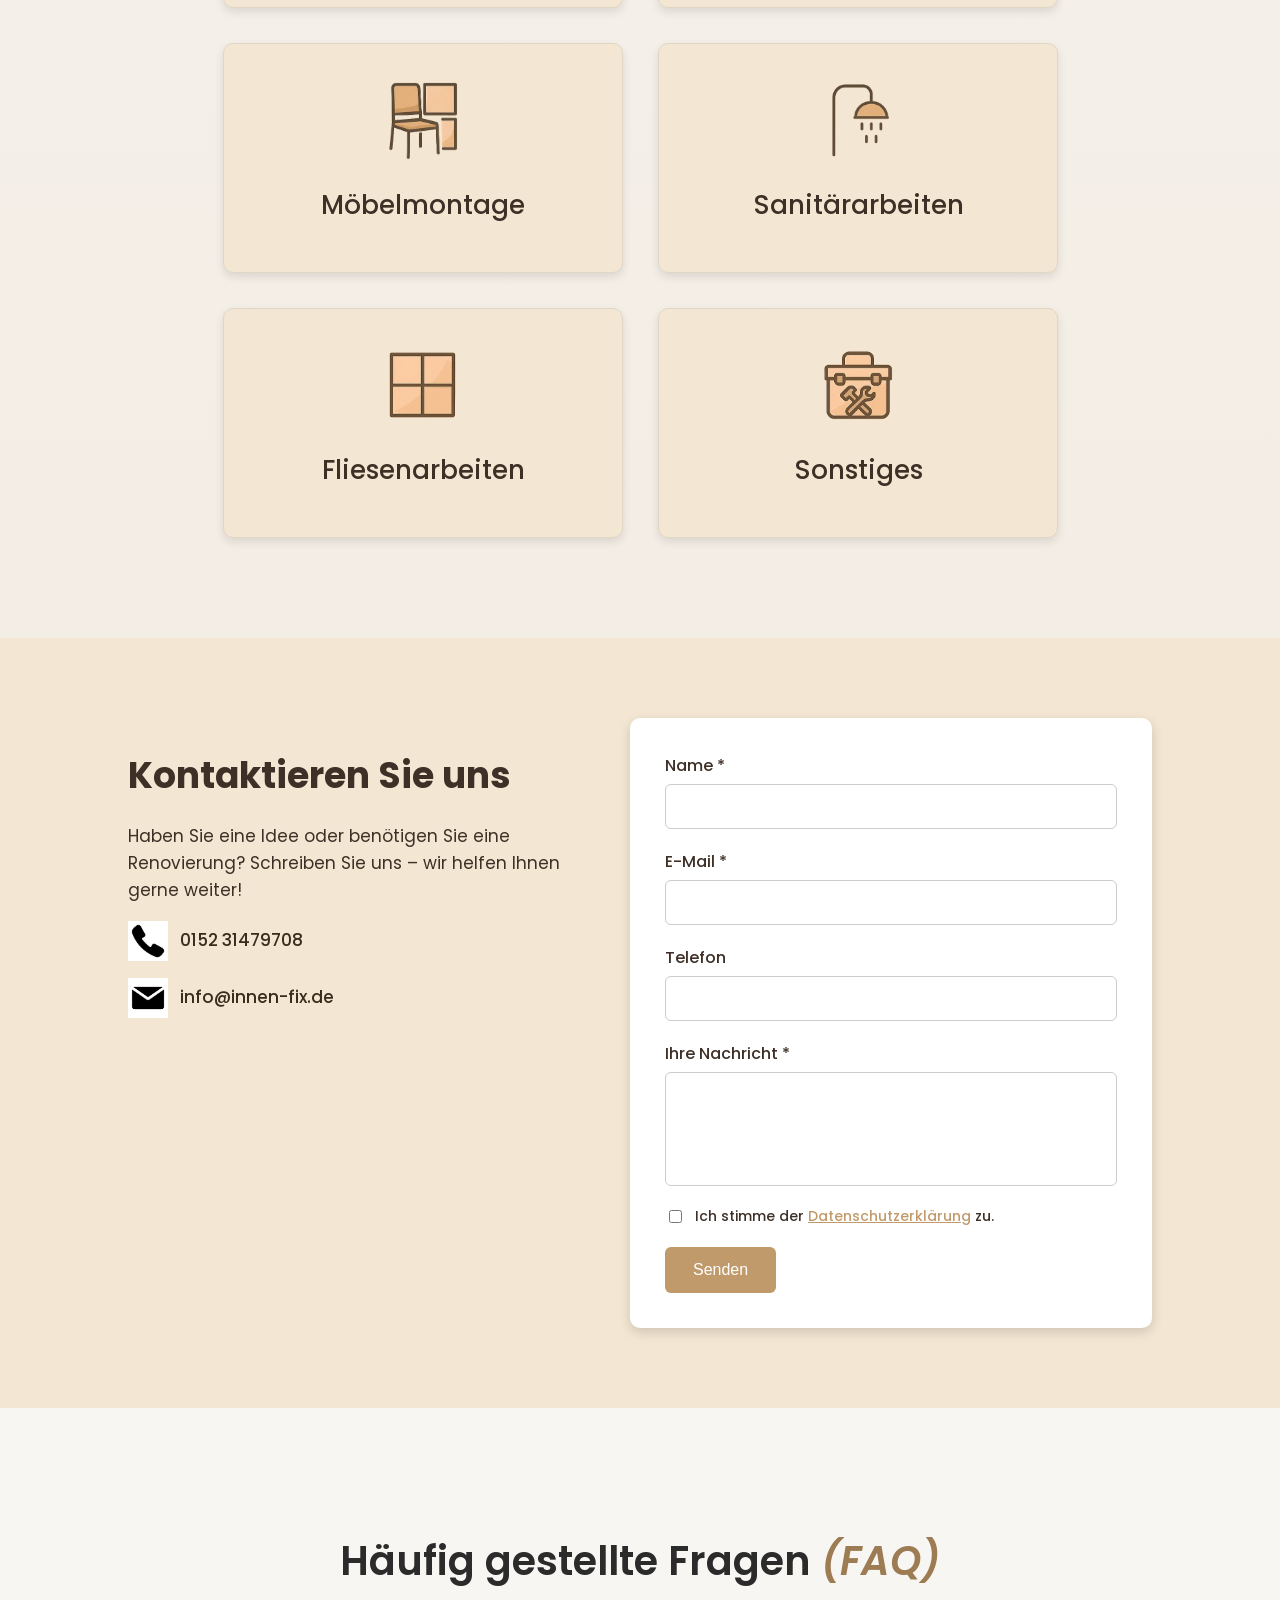
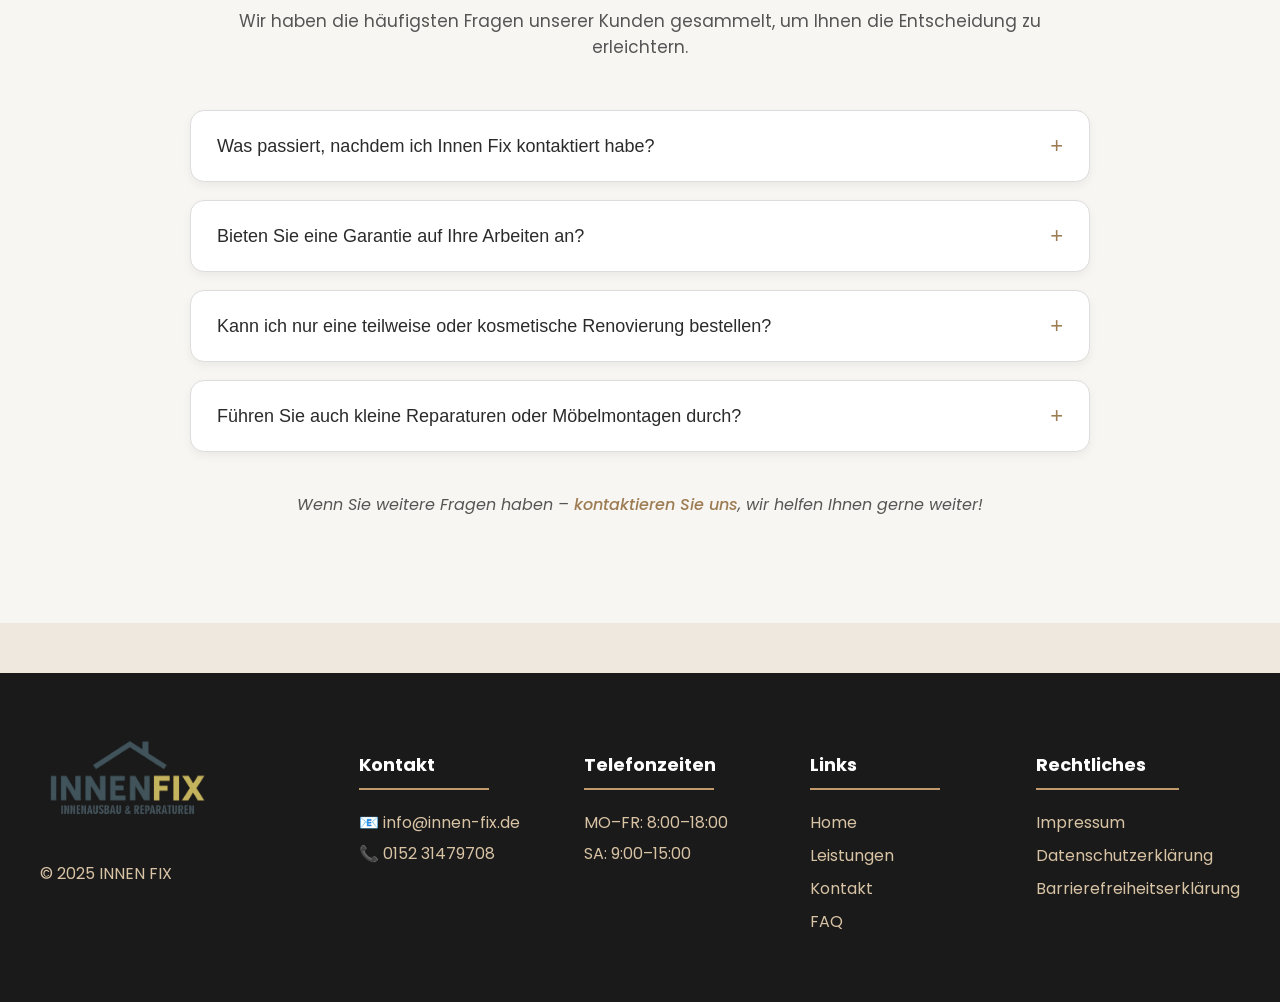
==== commit 77f8ceb5: "Fix favicon link and improve HTML structure Updated favicon link and fixed HTML formatting." ====
--- a/index.html
+++ b/index.html
@@ -5,7 +5,7 @@
   <meta name="viewport" content="width=device-width, initial-scale=1.0">
   <title>Innen Fix – Malerarbeiten & Renovierung in Lübeck</title>
   <meta name="description" content="Innen Fix – professionelle Innenrenovierung, Malerarbeiten, Bodenverlegung, Sanitär- und Elektroarbeiten in Deutschland. Qualität, Präzision und Stil.">
-  <link rel="icon" type="image/png" href="logo.png">
+  <link rel="icon" type="image/png" href="favicon.png">
   <link rel="stylesheet" href="style.css">
   <link href="https://fonts.googleapis.com/css2?family=Poppins:ital,wght@0,400;0,500;1,400&display=swap" rel="stylesheet">
 </head>
@@ -257,3 +257,4 @@
 </body>
 </html>
 
+
